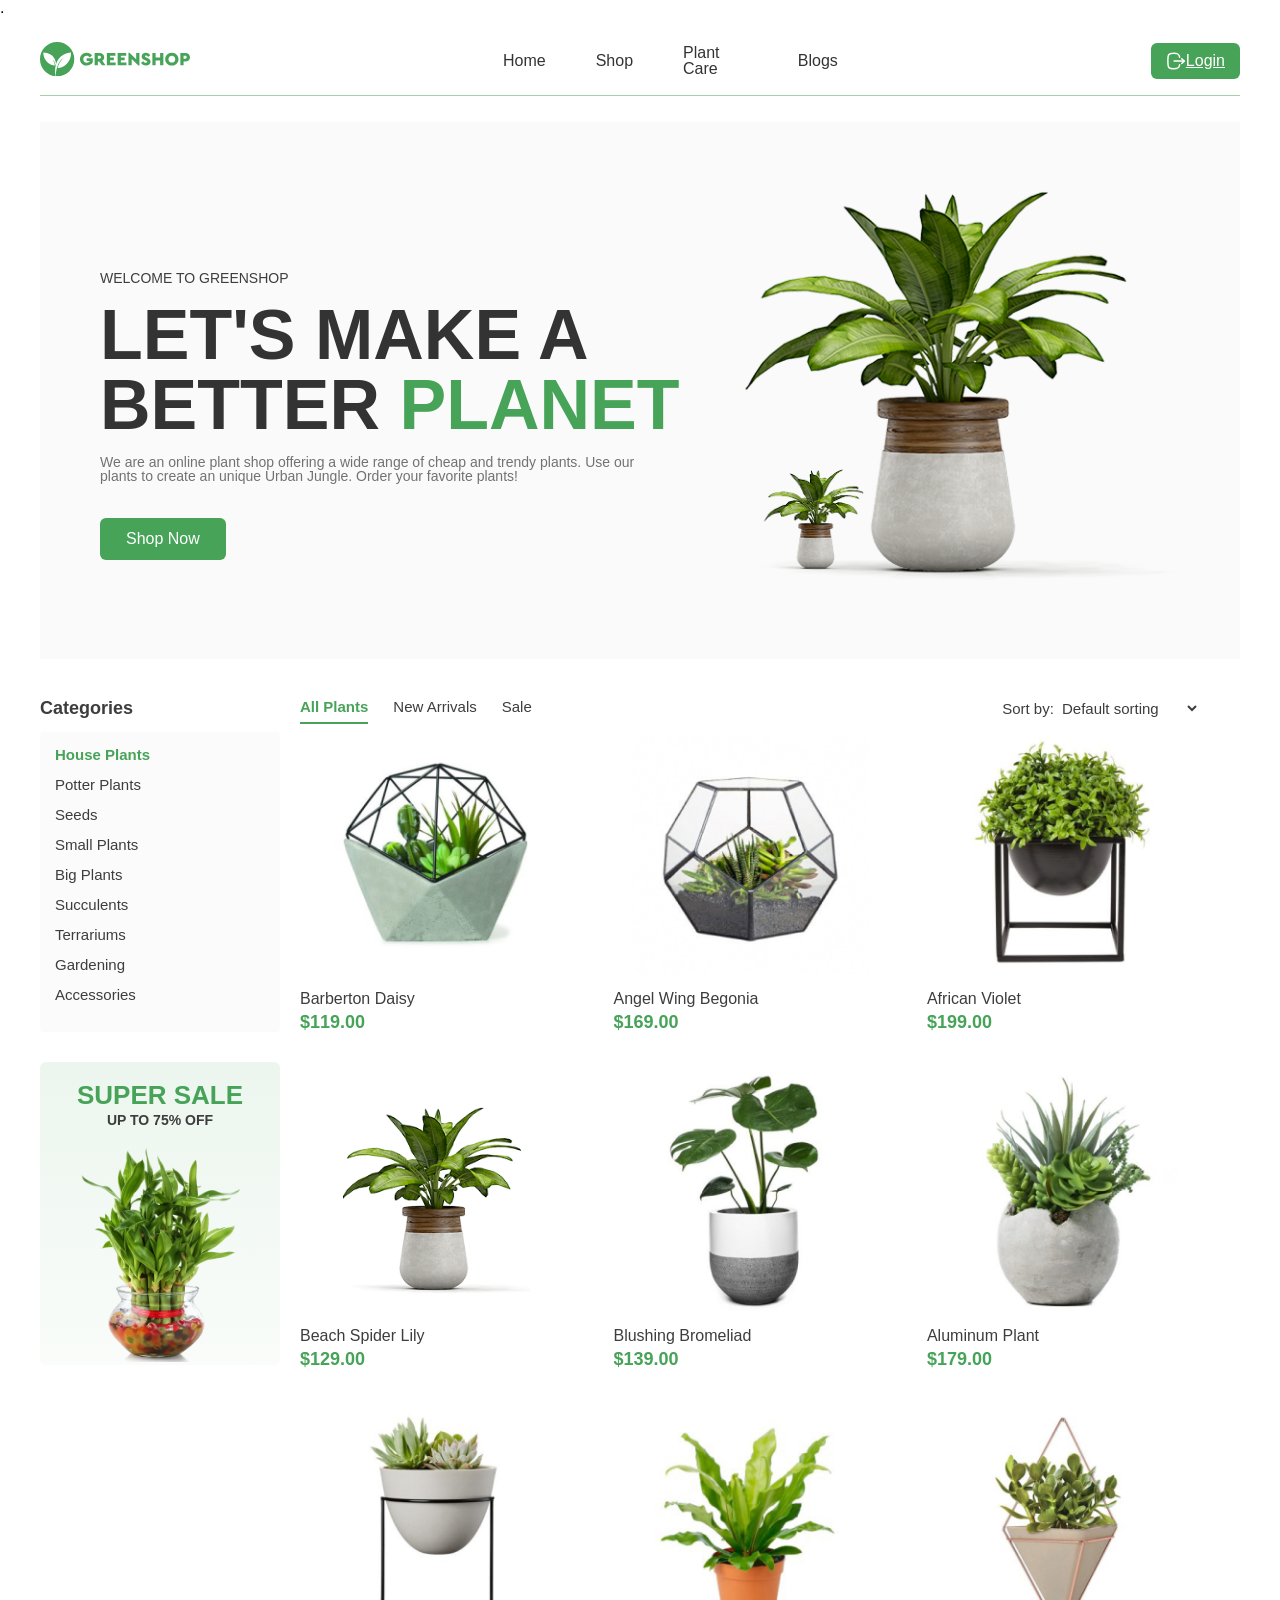
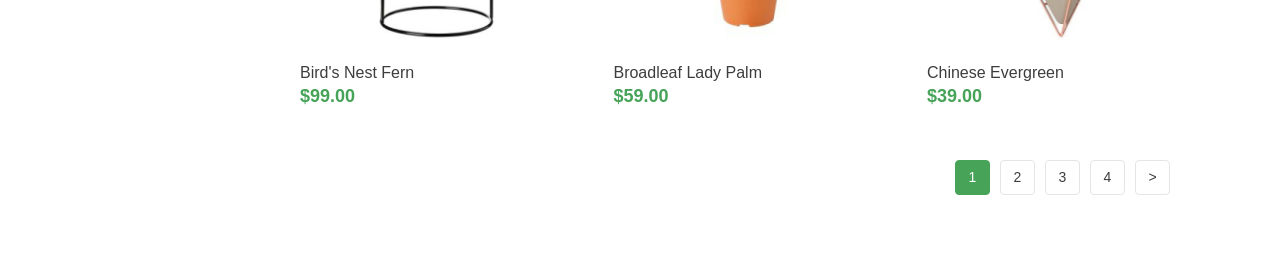
==== html/index.html @ caaccc91 "homework7" ====
<!doctype html>
<html lang="en">
  <head>
    <meta charset="UTF-8" />
    <meta name="viewport" content="width=device-width, initial-scale=1.0" />
    <title>GreenShop</title>
    .
    <link rel="stylesheet" href="../css/reset.css" />
    <link rel="stylesheet" href="../css/normalize.css" />
    <link rel="stylesheet" href="../css/style.css" />
  </head>

  <body>
    <header class="header-container">
      <div class="logo">
        <img src="../images/Logo.svg" alt="logo" />
      </div>

      <nav class="links">
        <ul class="menu">
          <li><a class="active">Home</a></li>
          <li><a class="active">Shop</a></li>
          <li><a class="active">Plant Care</a></li>
          <li><a class="active">Blogs</a></li>
        </ul>
      </nav>

      <a href="/html/login.html" class="login-btn">
        <img src="../images/Logout.svg" alt="Logout" />
        Login
      </a>
    </header>

    <section class="hero-container">
      <div class="wrapper">
        <p class="H1-text">WELCOME TO GREENSHOP</p>
        <h1 class="main-title">
          LET'S MAKE A
          <br />
          BETTER <span class="green">PLANET</span>
        </h1>

        <p class="description">
          We are an online plant shop offering a wide range of cheap and trendy
          plants. Use our plants to create an unique Urban Jungle. Order your
          favorite plants!
        </p>

        <button class="shop-btn">Shop Now</button>
      </div>

      <div class="image">
        <img src="../images/Group 25.png" alt="flowers" />
      </div>
    </section>
    <section class="shop-section clearfix">
      <aside class="sidebar">
        <div class="categories">
          <h3 class="sidebar-title">Categories</h3>
          <ul class="category-list">
            <li class="active">
              <a href="#">House Plants</a>
            </li>
            <li>
              <a href="#">Potter Plants</a>
            </li>
            <li>
              <a href="#">Seeds</a>
            </li>
            <li>
              <a href="#">Small Plants</a>
            </li>
            <li>
              <a href="#">Big Plants</a>
            </li>
            <li>
              <a href="#">Succulents</a>
            </li>
            <li>
              <a href="#">Terrariums</a>
            </li>
            <li>
              <a href="#">Gardening</a>
            </li>
            <li>
              <a href="#">Accessories</a>
            </li>
          </ul>
        </div>

        <div class="sale-banner">
          <h2>Super Sale</h2>
          <p>UP TO 75% OFF</p>
          <img src="../images/ChatGPT Image Aug 5, 2026, 04_09_05 PM.png" alt="Super Sale Plant" />
        </div>
      </aside>

      <div class="products-content">
        <div class="shop-navbar clearfix">
          <ul class="filter-tabs">
            <li class="active"><a href="#">All Plants</a></li>
            <li><a href="#">New Arrivals</a></li>
            <li><a href="#">Sale</a></li>
          </ul>

          <div class="sort-by">
            <span>Sort by: </span>
            <select>
              <option value="default">Default sorting</option>
              <option value="cheap">Price: Low to High</option>
              <option value="expensive">Price: High to Low</option>
            </select>
          </div>
        </div>

        <div class="products-grid clearfix">
          <div class="product-card">
            <div class="img-box">
              <img src="../images/image 1.png" alt="Barberton Daisy" />
            </div>
            <h4 class="product-title">Barberton Daisy</h4>
            <p class="product-price">$119.00</p>
          </div>

          <div class="product-card">
            <div class="img-box">
              <img src="../images/product-20-320x320 1.png" alt="Angel Wing Begonia" />
            </div>
            <h4 class="product-title">Angel Wing Begonia</h4>
            <p class="product-price">$169.00</p>
          </div>

          <div class="product-card">
            <div class="img-box">
              <img src="../images/image 2.png" alt="African Violet" />
            </div>
            <h4 class="product-title">African Violet</h4>
            <p class="product-price">$199.00</p>
          </div>

          <div class="product-card">
            <div class="img-box">
              <img src="../images/01 3.png" alt="Beach Spider Lily" />
            </div>
            <h4 class="product-title">Beach Spider Lily</h4>
            <p class="product-price">$129.00</p>
          </div>

          <div class="product-card">
            <div class="img-box">
              <img src="../images/image 7.png" alt="Blushing Bromeliad" />
            </div>
            <h4 class="product-title">Blushing Bromeliad</h4>
            <p class="product-price">$139.00</p>
          </div>

          <div class="product-card">
            <div class="img-box">
              <img src="../images/image 8.png" alt="Aluminum Plant" />
            </div>
            <h4 class="product-title">Aluminum Plant</h4>
            <p class="product-price">$179.00</p>
          </div>

          <div class="product-card">
            <div class="img-box">
              <img src="../images/image 9.png" alt="Bird's Nest Fern" />
            </div>
            <h4 class="product-title">Bird's Nest Fern</h4>
            <p class="product-price">$99.00</p>
          </div>

          <div class="product-card">
            <div class="img-box">
              <img src="../images/product-21-320x320 1.png" alt="Broadleaf Lady Palm" />
            </div>
            <h4 class="product-title">Broadleaf Lady Palm</h4>
            <p class="product-price">$59.00</p>
          </div>

          <div class="product-card">
            <div class="img-box">
              <img src="../images/image 10.png" alt="Chinese Evergreen" />
            </div>
            <h4 class="product-title">Chinese Evergreen</h4>
            <p class="product-price">$39.00</p>
          </div>
        </div>

        <div class="pagination">
          <a href="#" class="page-link active">1</a>
          <a href="#" class="page-link">2</a>
          <a href="#" class="page-link">3</a>
          <a href="#" class="page-link">4</a>
          <a href="#" class="page-link">&gt;</a>
        </div>
      </div>
    </section>
  </body>
  
</html>
---- css/style.css ----
*{
    margin: 0;
    padding: 0;
    box-sizing: border-box;
}
 /* ---------INDEX-------------- */

body{
    font-family:'Poppins',sans-serif;
}

.header-container {
    max-width: 1200px;
    margin: 26px auto;
    padding-bottom: 15px;
    border-bottom: 1px solid #46A35880;

    display: flex;
    gap: 310px;
    align-items: center;
}

.links ul {
    display: flex;
    gap: 50px;
    align-items: center;
}

.links a {
  color: #333;
}

.menu {
    border: 3px solid transparent;
}

.menu .active:hover {
    cursor: pointer;
    font-weight: 700;
    border-bottom: 3px solid #46A358;
    padding-bottom: 27px;
}

 
.login-btn {
  display: flex;
  align-items: center;
   border-radius: 6px;
  background-color: #46a358;     
  color: white;
  padding: 8px 15px;
  border-radius: 6px;
  cursor: pointer;
}

.hero-container {
    margin: 12px auto 0;
    max-width: 1200px;
    background: #F5F5F580;

    display: flex;
    gap: 30;
    align-items: center;

    padding: 40px;
}

.menu a{
    text-decoration:none;
    color:#333;
    font-weight:500;
}


.main-title{
    font-size: 70px;
    line-height: 70px;
    font-weight: 900;
    text-transform: uppercase;
    margin: 15px 0;
}


.wrapper {
    color: #333;
    width: 560;
    vertical-align: top;
    margin-top: 50px;
    padding: 20px;
}

.green {
    color: #46A358;
}

.shop-btn{
   background-color: #46a358;
  color: white;
  border: none;
  padding: 12px 26px;
  border-radius: 6px;
  cursor: pointer;
  margin-top: 35px;
}


.image img{
    text-align: right;
    width: 500px;
}

.H1-text{
  color:#3D3D3D;
  font-weight:500;
  font-size:14px;
}

.description {
    width: 560px;
    color: #727272;
    font-size: 14px;
    font-weight: 400;
}

 /* ---------INDEX END-------------- */


 /* ---------LOGIN------------------ */
/* ---------LOGIN END------------------ */
.container {
  width: 100%;
  max-width: 1200px;
  margin-left: auto;
  margin-right: auto;
  padding-left: 1rem;
  padding-right: 1rem;
}

.shop-section {
  margin-top: 40px;
  margin-bottom: 60px;
  max-width: 1200px;
  display: flex;
}

.sidebar {
  float: left;
  width: 25%;
  padding-right: 20px;
}

.products-content {
  float: right;
  width: 75%;
}

.sidebar-title {
  font-size: 18px;
  font-weight: 700;
  color: #3d3d3d;
  margin-bottom: 15px;
  margin-left: 40px;
}

.category-list {
  list-style: none;
  background-color: #fbfbfb;
  padding: 15px;
  border-radius: 4px;
  margin-left: 40px;
}

.category-list li {
  margin-bottom: 15px;
}

.category-list li a {
  text-decoration: none;
  color: #3d3d3d;
  font-size: 15px;
  display: block;
  transition: color 0.2s;
}

.category-list li.active a,
.category-list li a:hover {
  color: #46a358;
  font-weight: 700;
}

.category-list li span {
  float: right;
  color: #3d3d3d;
}

.sale-banner {
  margin-top: 30px;
  background: linear-gradient(180deg, rgba(70, 163, 88, 0.1) 0%, rgba(70, 163, 88, 0.03) 100%);
  text-align: center;
  padding: 20px 10px 0;
  border-radius: 6px;
  margin-left: 40px;
}

.sale-banner h2 {
  font-size: 26px;
  color: #46a358;
  font-weight: 800;
  text-transform: uppercase;
}

.sale-banner p {
  font-size: 14px;
  font-weight: 700;
  color: #3d3d3d;
  margin-top: 5px;
  margin-bottom: 15px;
}

.sale-banner img {
  max-width: 100%;
  height: auto;
}

.shop-navbar {
  margin-bottom: 30px;
}

.filter-tabs {
  float: left;
  list-style: none;
}

.filter-tabs li {
  float: left;
  margin-right: 25px;
}

.filter-tabs a {
  text-decoration: none;
  color: #3d3d3d;
  font-size: 15px;
  padding-bottom: 8px;
  display: inline-block;
}

.filter-tabs li.active a,
.filter-tabs a:hover {
  color: #46a358;
  border-bottom: 2px solid #46a358;
  font-weight: 700;
}

.sort-by {
  float: right;
  font-size: 15px;
  color: #3d3d3d;
}

.sort-by select {
  border: none;
  background: transparent;
  font-size: 15px;
  color: #3d3d3d;
  cursor: pointer;
}

.product-card {
  float: left;
  width: 30.33%;
  margin-right: 4.5%;
  margin-bottom: 35px;
}

.product-card:nth-child(3n) {
  margin-right: 0;
}

.img-box {
  background-color: white;
  padding: 5px;
  text-align: center;
  border-radius: 4px;
  margin-bottom: 12px;
  height: 250px;
  display: flex;
  align-items: center;
  justify-content: center;
}

.img-box img {
  max-width: 100%;
  max-height: 100%;
  object-fit: contain;
}

.product-title {
  font-size: 16px;
  color: #3d3d3d;
  font-weight: 400;
  margin-bottom: 6px;
}

.product-price {
  font-size: 18px;
  color: #46a358;
  font-weight: 700;
}


.pagination {
  float: right;
  margin-top: 20px;
  margin-bottom: 20px;
  margin-right: 30px;
}

.page-link {
  float: left;
  width: 35px;
  height: 35px;
  line-height: 33px;
  text-align: center;
  border: 1px solid #e5e5e5;
  border-radius: 4px;
  color: #3d3d3d;
  text-decoration: none;
  margin-left: 10px;
  font-size: 14px;
  transition: all 0.2s;
}

.page-link.active,
.page-link:hover {
  background-color: #46a358;
  color: white;
  border-color: #46a358;
}
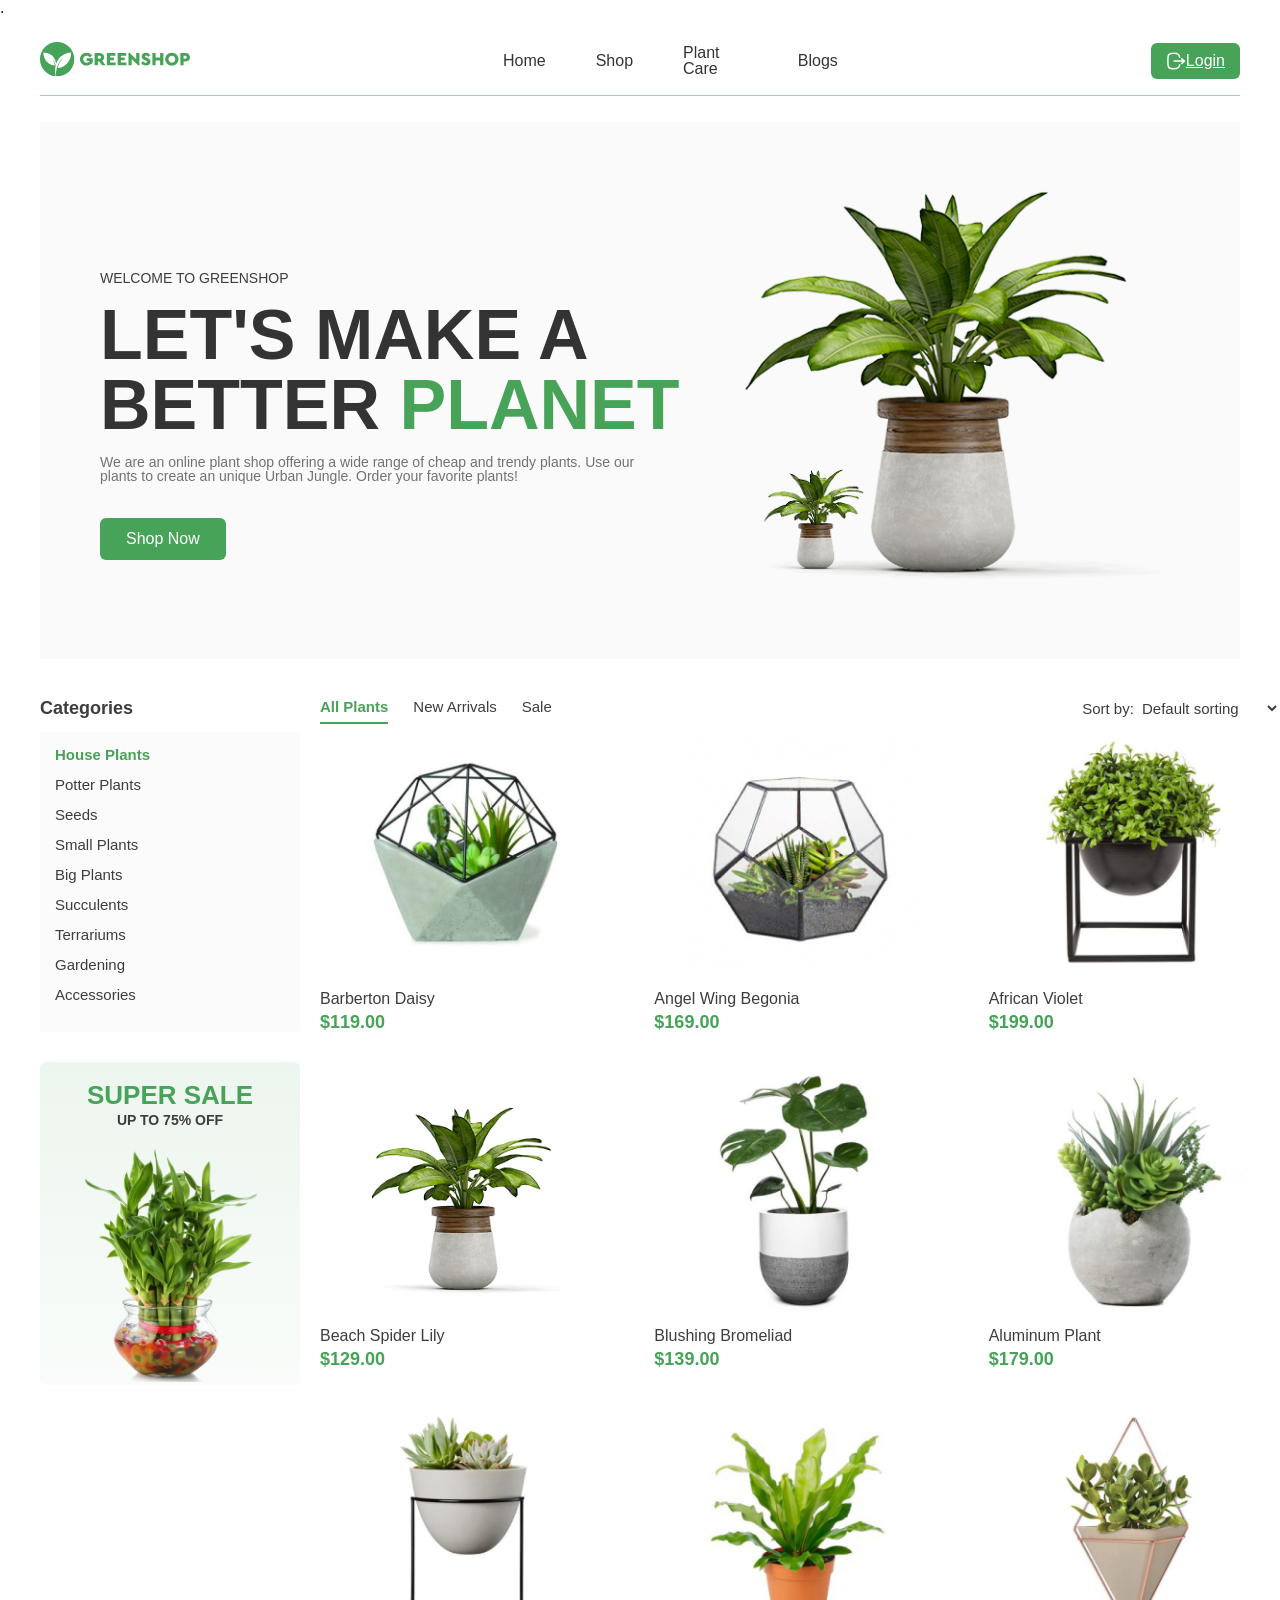
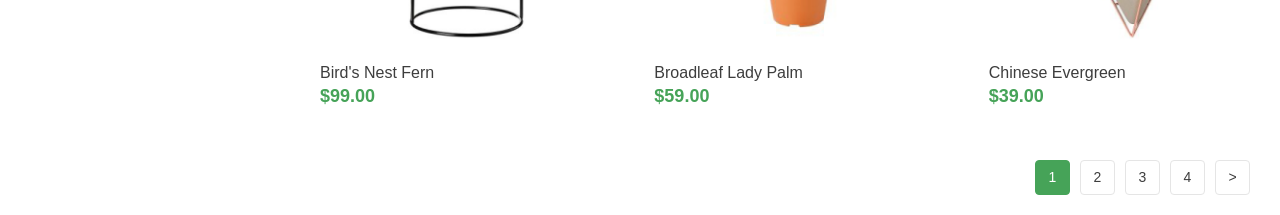
==== commit e6d86132: "fonts-added" ====
--- a/html/index.html
+++ b/html/index.html
@@ -7,6 +7,7 @@
     .
     <link rel="stylesheet" href="../css/reset.css" />
     <link rel="stylesheet" href="../css/normalize.css" />
+    <link rel="stylesheet" href="../fonts/fonts.css">
     <link rel="stylesheet" href="../css/style.css" />
   </head>
 
--- a/fonts/fonts.css
+++ b/fonts/fonts.css
@@ -0,0 +1,36 @@
+@font-face {
+    font-family: 'Cera Pro';
+    src: url('CeraPro-Black.woff2') format('woff2'),
+        url('CeraPro-Black.woff') format('woff');
+    font-weight: 900;
+    font-style: normal;
+    font-display: swap;
+}
+
+@font-face {
+    font-family: 'Cera Pro';
+    src: url('CeraPro-Bold.woff2') format('woff2'),
+        url('CeraPro-Bold.woff') format('woff');
+    font-weight: bold;
+    font-style: normal;
+    font-display: swap;
+}
+
+@font-face {
+    font-family: 'Cera Pro';
+    src: url('CeraPro-Italic.woff2') format('woff2'),
+        url('CeraPro-Italic.woff') format('woff');
+    font-weight: normal;
+    font-style: italic;
+    font-display: swap;
+}
+
+@font-face {
+    font-family: 'Cera Pro';
+    src: url('CeraPro-LightItalic.woff2') format('woff2'),
+        url('CeraPro-LightItalic.woff') format('woff');
+    font-weight: 300;
+    font-style: italic;
+    font-display: swap;
+}
+
--- a/css/style.css
+++ b/css/style.css
@@ -137,10 +137,9 @@
 }
 
 .shop-section {
+  width: 100%;
   margin-top: 40px;
   margin-bottom: 60px;
-  max-width: 1200px;
-  display: flex;
 }
 
 .sidebar {
@@ -278,6 +277,7 @@
 
 .img-box {
   background-color: white;
+  max-width: 1200px;
   padding: 5px;
   text-align: center;
   border-radius: 4px;
@@ -336,3 +336,4 @@
   color: white;
   border-color: #46a358;
 }
+
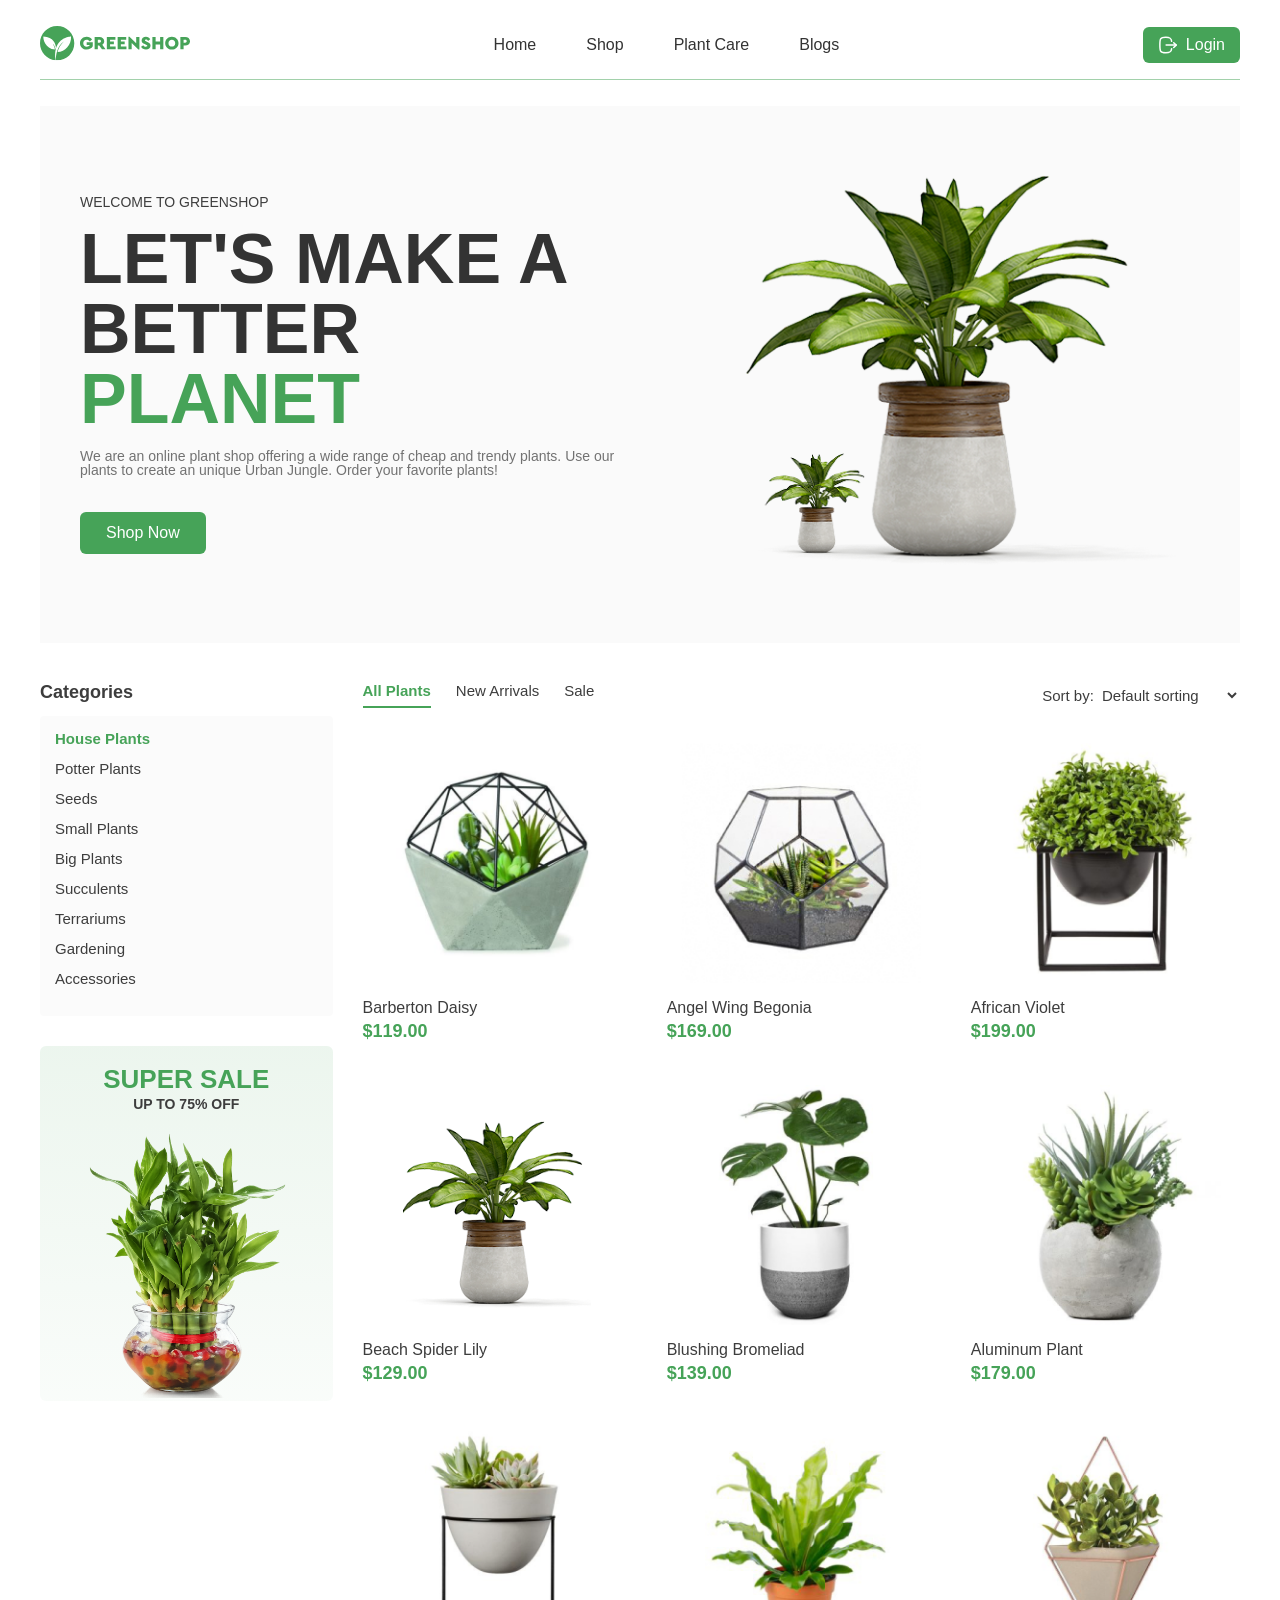
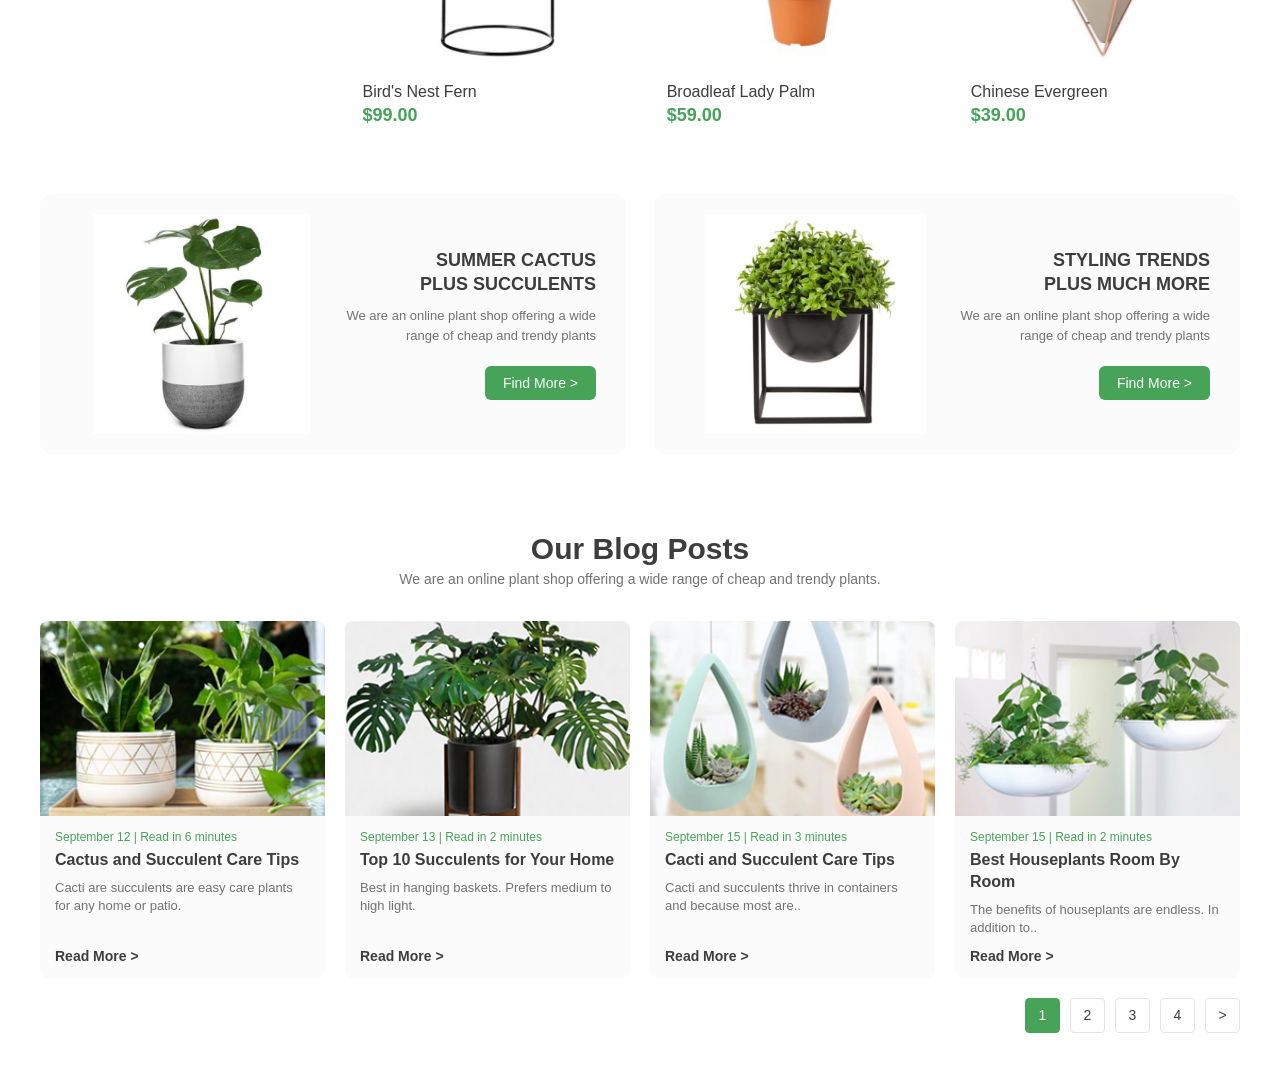
==== commit c84865bf: "updates" ====
--- a/html/index.html
+++ b/html/index.html
@@ -4,10 +4,9 @@
     <meta charset="UTF-8" />
     <meta name="viewport" content="width=device-width, initial-scale=1.0" />
     <title>GreenShop</title>
-    .
     <link rel="stylesheet" href="../css/reset.css" />
     <link rel="stylesheet" href="../css/normalize.css" />
-    <link rel="stylesheet" href="../fonts/fonts.css">
+    <link rel="stylesheet" href="../fonts/fonts.css" />
     <link rel="stylesheet" href="../css/style.css" />
   </head>
 
@@ -54,50 +53,34 @@
         <img src="../images/Group 25.png" alt="flowers" />
       </div>
     </section>
-    <section class="shop-section clearfix">
+
+    <!-- Shop Section на Flexbox замість Float -->
+    <section class="shop-section">
       <aside class="sidebar">
         <div class="categories">
           <h3 class="sidebar-title">Categories</h3>
           <ul class="category-list">
-            <li class="active">
-              <a href="#">House Plants</a>
-            </li>
-            <li>
-              <a href="#">Potter Plants</a>
-            </li>
-            <li>
-              <a href="#">Seeds</a>
-            </li>
-            <li>
-              <a href="#">Small Plants</a>
-            </li>
-            <li>
-              <a href="#">Big Plants</a>
-            </li>
-            <li>
-              <a href="#">Succulents</a>
-            </li>
-            <li>
-              <a href="#">Terrariums</a>
-            </li>
-            <li>
-              <a href="#">Gardening</a>
-            </li>
-            <li>
-              <a href="#">Accessories</a>
-            </li>
+            <li class="active"><a href="#">House Plants</a></li>
+            <li><a href="#">Potter Plants</a></li>
+            <li><a href="#">Seeds</a></li>
+            <li><a href="#">Small Plants</a></li>
+            <li><a href="#">Big Plants</a></li>
+            <li><a href="#">Succulents</a></li>
+            <li><a href="#">Terrariums</a></li>
+            <li><a href="#">Gardening</a></li>
+            <li><a href="#">Accessories</a></li>
           </ul>
         </div>
 
         <div class="sale-banner">
           <h2>Super Sale</h2>
           <p>UP TO 75% OFF</p>
-          <img src="../images/ChatGPT Image Aug 5, 2026, 04_09_05 PM.png" alt="Super Sale Plant" />
+          <img src="../images/ChatGPT Image Aug 5.png" alt="Super Sale Plant" />
         </div>
       </aside>
 
       <div class="products-content">
-        <div class="shop-navbar clearfix">
+        <div class="shop-navbar">
           <ul class="filter-tabs">
             <li class="active"><a href="#">All Plants</a></li>
             <li><a href="#">New Arrivals</a></li>
@@ -114,7 +97,7 @@
           </div>
         </div>
 
-        <div class="products-grid clearfix">
+        <div class="products-grid">
           <div class="product-card">
             <div class="img-box">
               <img src="../images/image 1.png" alt="Barberton Daisy" />
@@ -188,15 +171,99 @@
           </div>
         </div>
 
-        <div class="pagination">
+       
+      </div>
+    </section>
+
+    
+    <section class="banner-section">
+      <div class="banner-card">
+        <div class="banner-img">
+          <img src="../images/image 14.png" alt="Summer Cactus and Succulents" />
+        </div>
+        <div class="banner-content">
+          <h3>SUMMER CACTUS<br />PLUS SUCCULENTS</h3>
+          <p>We are an online plant shop offering a wide range of cheap and trendy plants</p>
+          <a href="#" class="banner-btn">Find More ></a>
+        </div>
+      </div>
+
+      <div class="banner-card">
+        <div class="banner-img">
+          <img src="../images/image 15.png" alt="Styling Trends and Much More" />
+        </div>
+        <div class="banner-content">
+          <h3>STYLING TRENDS<br />PLUS MUCH MORE</h3>
+          <p>We are an online plant shop offering a wide range of cheap and trendy plants</p>
+          <a href="#" class="banner-btn">Find More ></a>
+        </div>
+      </div>
+    </section>
+
+    <!-- Blog Posts Section -->
+    <section class="blog-section">
+      <div class="blog-header">
+        <h2>Our Blog Posts</h2>
+        <p>We are an online plant shop offering a wide range of cheap and trendy plants.</p>
+      </div>
+
+      <div class="blog-grid">
+        <article class="blog-card">
+          <div class="blog-img">
+            <img src="../images/01.png" alt="Cactus and Succulent Care Tips" />
+          </div>
+          <div class="blog-content">
+            <span class="blog-meta">September 12 | Read in 6 minutes</span>
+            <h3 class="blog-title">Cactus and Succulent Care Tips</h3>
+            <p class="blog-description">Cacti are succulents are easy care plants for any home or patio.</p>
+            <a href="#" class="blog-link">Read More ></a>
+          </div>
+        </article>
+
+        <article class="blog-card">
+          <div class="blog-img">
+            <img src="../images/02.png" alt="Top 10 Succulents for Your Home" />
+          </div>
+          <div class="blog-content">
+            <span class="blog-meta">September 13 | Read in 2 minutes</span>
+            <h3 class="blog-title">Top 10 Succulents for Your Home</h3>
+            <p class="blog-description">Best in hanging baskets. Prefers medium to high light.</p>
+            <a href="#" class="blog-link">Read More ></a>
+          </div>
+        </article>
+
+        <article class="blog-card">
+          <div class="blog-img">
+            <img src="../images/03.png" alt="Cacti and Succulent Care Tips" />
+          </div>
+          <div class="blog-content">
+            <span class="blog-meta">September 15 | Read in 3 minutes</span>
+            <h3 class="blog-title">Cacti and Succulent Care Tips</h3>
+            <p class="blog-description">Cacti and succulents thrive in containers and because most are..</p>
+            <a href="#" class="blog-link">Read More ></a>
+          </div>
+        </article>
+
+        <article class="blog-card">
+          <div class="blog-img">
+            <img src="../images/04.png" alt="Best Houseplants Room By Room" />
+          </div>
+          <div class="blog-content">
+            <span class="blog-meta">September 15 | Read in 2 minutes</span>
+            <h3 class="blog-title">Best Houseplants Room By Room</h3>
+            <p class="blog-description">The benefits of houseplants are endless. In addition to..</p>
+            <a href="#" class="blog-link">Read More ></a>
+          </div>
+        </article>
+      </div> 
+      
+      <div class="pagination">
           <a href="#" class="page-link active">1</a>
           <a href="#" class="page-link">2</a>
           <a href="#" class="page-link">3</a>
           <a href="#" class="page-link">4</a>
-          <a href="#" class="page-link">&gt;</a>
-        </div>
-      </div>
+          <a href="#" class="page-link">></a>
+        </div>
     </section>
   </body>
-  
-</html>
+</html>
--- a/css/style.css
+++ b/css/style.css
@@ -1,100 +1,100 @@
-*{
-    margin: 0;
-    padding: 0;
-    box-sizing: border-box;
-}
- /* ---------INDEX-------------- */
-
-body{
-    font-family:'Poppins',sans-serif;
-}
-
+* {
+  margin: 0;
+  padding: 0;
+  box-sizing: border-box;
+}
+
+body {
+  font-family: 'Poppins', sans-serif;
+}
+
+/* --------- HEADER (Flexbox) --------- */
 .header-container {
-    max-width: 1200px;
-    margin: 26px auto;
-    padding-bottom: 15px;
-    border-bottom: 1px solid #46A35880;
-
-    display: flex;
-    gap: 310px;
-    align-items: center;
+  max-width: 1200px;
+  margin: 26px auto;
+  padding-bottom: 15px;
+  border-bottom: 1px solid rgba(70, 163, 88, 0.5);
+
+  /* Центрування та вирівнювання через Flexbox */
+  display: flex;
+  justify-content: space-between;
+  align-items: center;
 }
 
 .links ul {
-    display: flex;
-    gap: 50px;
-    align-items: center;
+  display: flex;
+  gap: 50px;
+  align-items: center;
+  list-style: none;
 }
 
 .links a {
+  text-decoration: none;
   color: #333;
-}
-
-.menu {
-    border: 3px solid transparent;
+  font-weight: 500;
 }
 
 .menu .active:hover {
-    cursor: pointer;
-    font-weight: 700;
-    border-bottom: 3px solid #46A358;
-    padding-bottom: 27px;
-}
-
- 
+  cursor: pointer;
+  font-weight: 700;
+  border-bottom: 3px solid #46a358;
+  padding-bottom: 27px;
+}
+
 .login-btn {
   display: flex;
   align-items: center;
-   border-radius: 6px;
-  background-color: #46a358;     
+  gap: 8px;
+  border-radius: 6px;
+  background-color: #46a358;
   color: white;
   padding: 8px 15px;
-  border-radius: 6px;
+  text-decoration: none;
   cursor: pointer;
 }
 
+/* --------- HERO SECTION --------- */
 .hero-container {
-    margin: 12px auto 0;
-    max-width: 1200px;
-    background: #F5F5F580;
-
-    display: flex;
-    gap: 30;
-    align-items: center;
-
-    padding: 40px;
-}
-
-.menu a{
-    text-decoration:none;
-    color:#333;
-    font-weight:500;
-}
-
-
-.main-title{
-    font-size: 70px;
-    line-height: 70px;
-    font-weight: 900;
-    text-transform: uppercase;
-    margin: 15px 0;
-}
-
+  margin: 12px auto 0;
+  max-width: 1200px;
+  background: rgba(245, 245, 245, 0.5);
+  display: flex;
+  justify-content: space-between;
+  align-items: center;
+  padding: 40px;
+}
 
 .wrapper {
-    color: #333;
-    width: 560;
-    vertical-align: top;
-    margin-top: 50px;
-    padding: 20px;
+  color: #333;
+  max-width: 560px;
+}
+
+.H1-text {
+  color: #3d3d3d;
+  font-weight: 500;
+  font-size: 14px;
+}
+
+.main-title {
+  font-size: 70px;
+  line-height: 70px;
+  font-weight: 900;
+  text-transform: uppercase;
+  margin: 15px 0;
 }
 
 .green {
-    color: #46A358;
-}
-
-.shop-btn{
-   background-color: #46a358;
+  color: #46a358;
+}
+
+.description {
+  color: #727272;
+  font-size: 14px;
+  font-weight: 400;
+}
+
+.shop-btn {
+  background-color: #46a358;
   color: white;
   border: none;
   padding: 12px 26px;
@@ -103,53 +103,23 @@
   margin-top: 35px;
 }
 
-
-.image img{
-    text-align: right;
-    width: 500px;
-}
-
-.H1-text{
-  color:#3D3D3D;
-  font-weight:500;
-  font-size:14px;
-}
-
-.description {
-    width: 560px;
-    color: #727272;
-    font-size: 14px;
-    font-weight: 400;
-}
-
- /* ---------INDEX END-------------- */
-
-
- /* ---------LOGIN------------------ */
-/* ---------LOGIN END------------------ */
-.container {
-  width: 100%;
+.image img {
+  width: 500px;
+}
+
+/* --------- SHOP SECTION (Flexbox) --------- */
+.shop-section {
   max-width: 1200px;
-  margin-left: auto;
-  margin-right: auto;
-  padding-left: 1rem;
-  padding-right: 1rem;
-}
-
-.shop-section {
-  width: 100%;
-  margin-top: 40px;
-  margin-bottom: 60px;
+  margin: 40px auto 60px;
+  display: flex;
+  gap: 30px;
 }
 
 .sidebar {
-  float: left;
   width: 25%;
-  padding-right: 20px;
 }
 
 .products-content {
-  float: right;
   width: 75%;
 }
 
@@ -158,7 +128,6 @@
   font-weight: 700;
   color: #3d3d3d;
   margin-bottom: 15px;
-  margin-left: 40px;
 }
 
 .category-list {
@@ -166,7 +135,6 @@
   background-color: #fbfbfb;
   padding: 15px;
   border-radius: 4px;
-  margin-left: 40px;
 }
 
 .category-list li {
@@ -185,11 +153,6 @@
 .category-list li a:hover {
   color: #46a358;
   font-weight: 700;
-}
-
-.category-list li span {
-  float: right;
-  color: #3d3d3d;
 }
 
 .sale-banner {
@@ -198,7 +161,6 @@
   text-align: center;
   padding: 20px 10px 0;
   border-radius: 6px;
-  margin-left: 40px;
 }
 
 .sale-banner h2 {
@@ -223,16 +185,15 @@
 
 .shop-navbar {
   margin-bottom: 30px;
+  display: flex;
+  justify-content: space-between;
+  align-items: center;
 }
 
 .filter-tabs {
-  float: left;
+  display: flex;
+  gap: 25px;
   list-style: none;
-}
-
-.filter-tabs li {
-  float: left;
-  margin-right: 25px;
 }
 
 .filter-tabs a {
@@ -251,7 +212,6 @@
 }
 
 .sort-by {
-  float: right;
   font-size: 15px;
   color: #3d3d3d;
 }
@@ -264,20 +224,19 @@
   cursor: pointer;
 }
 
+.products-grid {
+  display: flex;
+  flex-wrap: wrap;
+  gap: 30px 4%;
+}
+
 .product-card {
-  float: left;
-  width: 30.33%;
-  margin-right: 4.5%;
-  margin-bottom: 35px;
-}
-
-.product-card:nth-child(3n) {
-  margin-right: 0;
+  width: 30.66%;
+  margin-bottom: 10px;
 }
 
 .img-box {
   background-color: white;
-  max-width: 1200px;
   padding: 5px;
   text-align: center;
   border-radius: 4px;
@@ -307,25 +266,24 @@
   font-weight: 700;
 }
 
-
 .pagination {
-  float: right;
+  display: flex;
+  justify-content: flex-end;
   margin-top: 20px;
   margin-bottom: 20px;
-  margin-right: 30px;
+  gap: 10px;
 }
 
 .page-link {
-  float: left;
   width: 35px;
   height: 35px;
-  line-height: 33px;
-  text-align: center;
+  display: flex;
+  align-items: center;
+  justify-content: center;
   border: 1px solid #e5e5e5;
   border-radius: 4px;
   color: #3d3d3d;
   text-decoration: none;
-  margin-left: 10px;
   font-size: 14px;
   transition: all 0.2s;
 }
@@ -337,3 +295,165 @@
   border-color: #46a358;
 }
 
+/* --------- BANNERS SECTION (Flexbox) --------- */
+.banner-section {
+  max-width: 1200px;
+  margin: 60px auto;
+  display: flex;
+  gap: 28px;
+}
+
+.banner-card {
+  flex: 1;
+  background-color: #fbfbfb;
+  border-radius: 12px;
+  padding: 20px 30px;
+  display: flex;
+  align-items: center;
+}
+
+.banner-img {
+  width: 50%;
+  display: flex;
+  align-items: center;
+  justify-content: center;
+}
+
+.banner-img img {
+  max-width: 100%;
+  max-height: 220px;
+  object-fit: contain;
+}
+
+.banner-content {
+  width: 50%;
+  text-align: right;
+  display: flex;
+  flex-direction: column;
+  align-items: flex-end;
+}
+
+.banner-content h3 {
+  font-size: 18px;
+  font-weight: 800;
+  color: #3d3d3d;
+  line-height: 24px;
+  text-transform: uppercase;
+  margin-bottom: 10px;
+}
+
+.banner-content p {
+  font-size: 13px;
+  color: #727272;
+  line-height: 20px;
+  margin-bottom: 20px;
+}
+
+.banner-btn {
+  display: inline-flex;
+  align-items: center;
+  gap: 6px;
+  background-color: #46a358;
+  color: #ffffff;
+  font-size: 14px;
+  font-weight: 500;
+  padding: 10px 18px;
+  border-radius: 6px;
+  text-decoration: none;
+  transition: background-color 0.2s ease;
+}
+
+.banner-btn:hover {
+  background-color: #3b8a4a;
+}
+
+/* --------- BLOG SECTION (Flexbox) --------- */
+.blog-section {
+  max-width: 1200px;
+  margin: 80px auto 40px;
+}
+
+.blog-header {
+  text-align: center;
+  margin-bottom: 35px;
+}
+
+.blog-header h2 {
+  font-size: 30px;
+  font-weight: 700;
+  color: #3d3d3d;
+  margin-bottom: 8px;
+}
+
+.blog-header p {
+  font-size: 14px;
+  color: #727272;
+}
+
+.blog-grid {
+  display: flex;
+  gap: 20px;
+}
+
+.blog-card {
+  flex: 1;
+  background-color: #fbfbfb;
+  border-radius: 8px;
+  overflow: hidden;
+  display: flex;
+  flex-direction: column;
+}
+
+.blog-img {
+  width: 100%;
+  height: 195px;
+  overflow: hidden;
+}
+
+.blog-img img {
+  width: 100%;
+  height: 100%;
+  object-fit: cover;
+}
+
+.blog-content {
+  padding: 15px;
+  display: flex;
+  flex-direction: column;
+  flex-grow: 1;
+}
+
+.blog-meta {
+  font-size: 12px;
+  font-weight: 500;
+  color: #46a358;
+  margin-bottom: 6px;
+}
+
+.blog-title {
+  font-size: 16px;
+  font-weight: 700;
+  color: #3d3d3d;
+  line-height: 22px;
+  margin-bottom: 8px;
+}
+
+.blog-description {
+  font-size: 13px;
+  color: #727272;
+  line-height: 18px;
+  margin-bottom: 12px;
+  flex-grow: 1;
+}
+
+.blog-link {
+  text-decoration: none;
+  font-size: 14px;
+  font-weight: 600;
+  color: #3d3d3d;
+  transition: color 0.2s ease;
+}
+
+.blog-link:hover {
+  color: #46a358;
+}
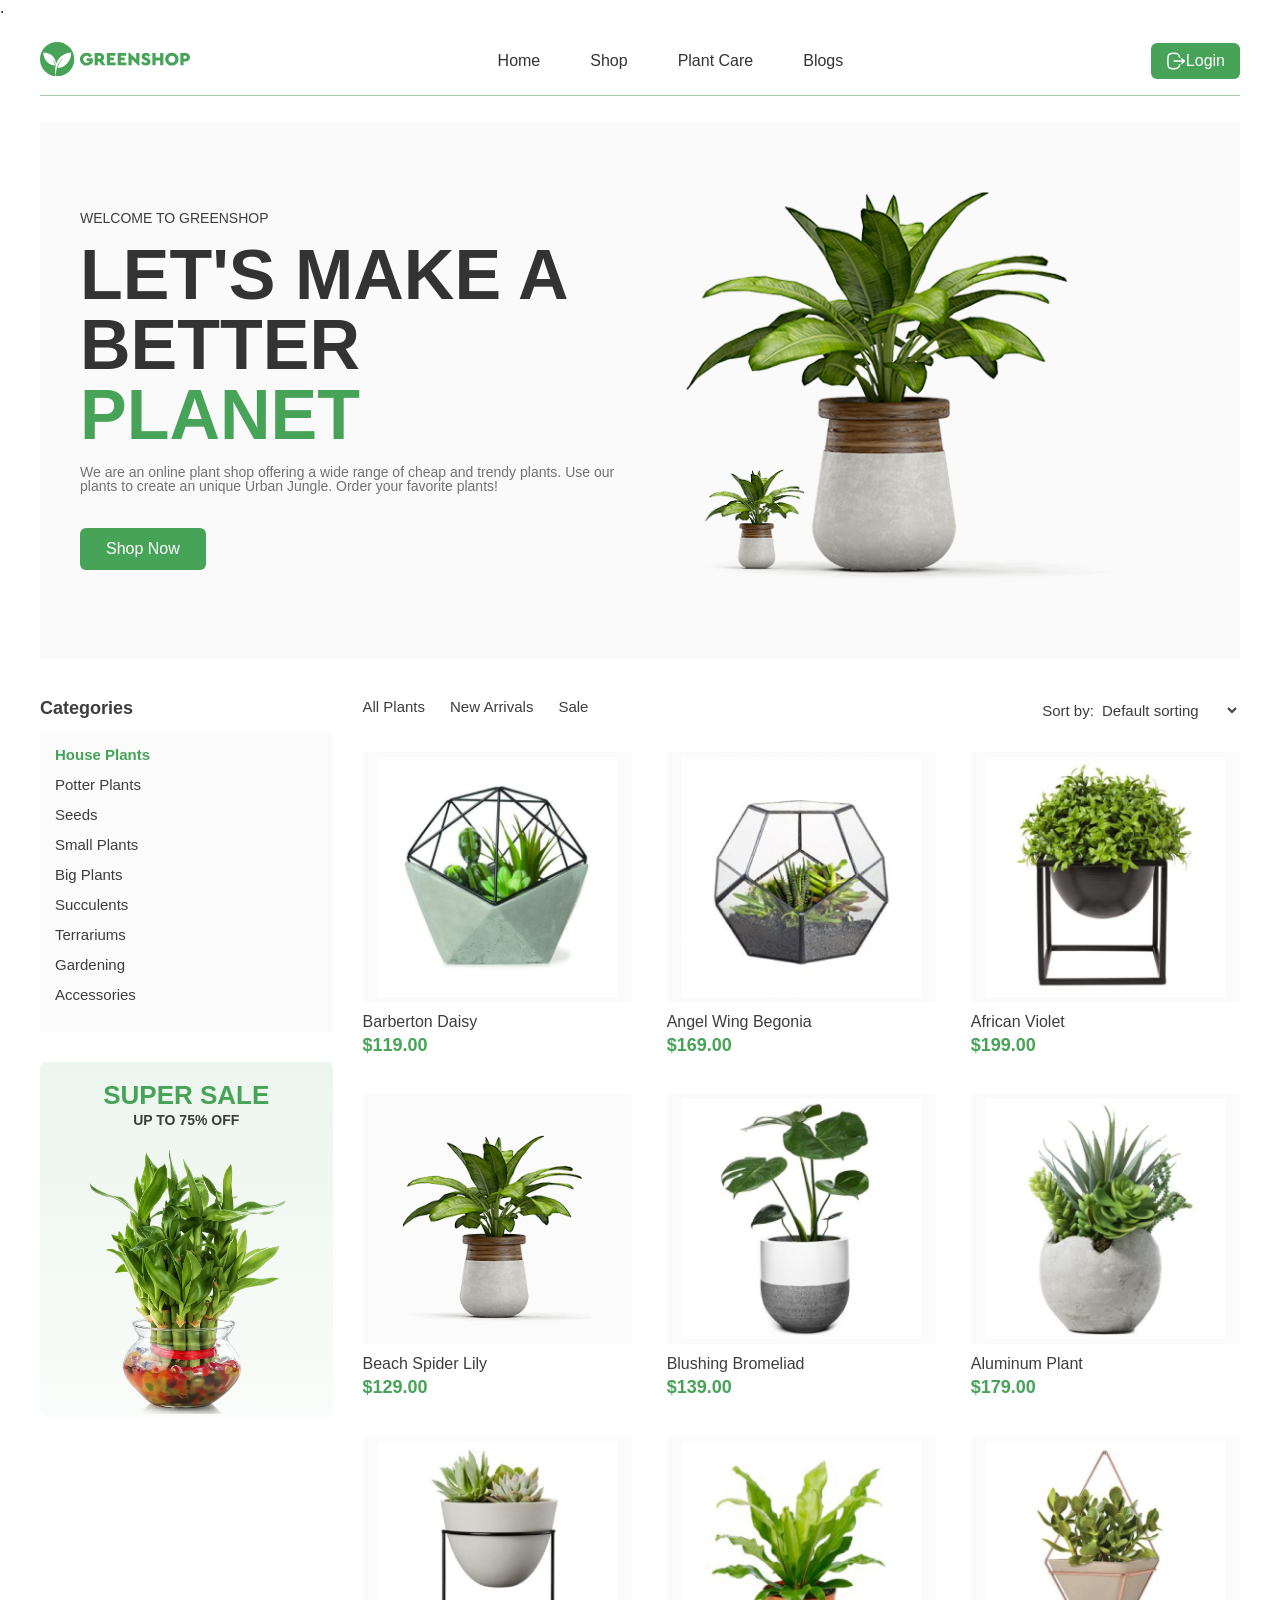
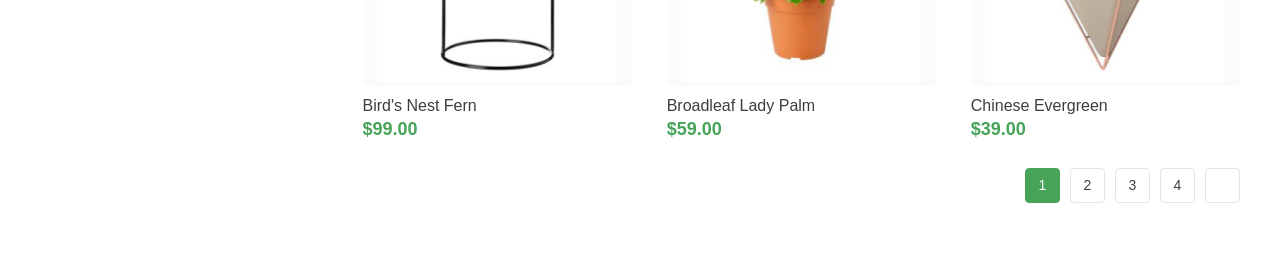
==== commit 9c9f9c23: "hm-9" ====
--- a/html/index.html
+++ b/html/index.html
@@ -4,6 +4,7 @@
     <meta charset="UTF-8" />
     <meta name="viewport" content="width=device-width, initial-scale=1.0" />
     <title>GreenShop</title>
+    .
     <link rel="stylesheet" href="../css/reset.css" />
     <link rel="stylesheet" href="../css/normalize.css" />
     <link rel="stylesheet" href="../fonts/fonts.css" />
@@ -53,36 +54,55 @@
         <img src="../images/Group 25.png" alt="flowers" />
       </div>
     </section>
-
-    <!-- Shop Section на Flexbox замість Float -->
-    <section class="shop-section">
+    <section class="shop-section clearfix">
       <aside class="sidebar">
         <div class="categories">
           <h3 class="sidebar-title">Categories</h3>
           <ul class="category-list">
-            <li class="active"><a href="#">House Plants</a></li>
-            <li><a href="#">Potter Plants</a></li>
-            <li><a href="#">Seeds</a></li>
-            <li><a href="#">Small Plants</a></li>
-            <li><a href="#">Big Plants</a></li>
-            <li><a href="#">Succulents</a></li>
-            <li><a href="#">Terrariums</a></li>
-            <li><a href="#">Gardening</a></li>
-            <li><a href="#">Accessories</a></li>
+            <li class="active">
+              <a href="#">House Plants</a>
+            </li>
+            <li>
+              <a href="#">Potter Plants</a>
+            </li>
+            <li>
+              <a href="#">Seeds</a>
+            </li>
+            <li>
+              <a href="#">Small Plants</a>
+            </li>
+            <li>
+              <a href="#">Big Plants</a>
+            </li>
+            <li>
+              <a href="#">Succulents</a>
+            </li>
+            <li>
+              <a href="#">Terrariums</a>
+            </li>
+            <li>
+              <a href="#">Gardening</a>
+            </li>
+            <li>
+              <a href="#">Accessories</a>
+            </li>
           </ul>
         </div>
 
         <div class="sale-banner">
           <h2>Super Sale</h2>
           <p>UP TO 75% OFF</p>
-          <img src="../images/ChatGPT Image Aug 5.png" alt="Super Sale Plant" />
+          <img
+            src="../images/ChatGPT Image Aug 5, 2026, 04_09_05 PM.png"
+            alt="Super Sale Plant"
+          />
         </div>
       </aside>
 
       <div class="products-content">
-        <div class="shop-navbar">
+        <div class="shop-navbar clearfix">
           <ul class="filter-tabs">
-            <li class="active"><a href="#">All Plants</a></li>
+            <li><a href="#">All Plants</a></li>
             <li><a href="#">New Arrivals</a></li>
             <li><a href="#">Sale</a></li>
           </ul>
@@ -97,10 +117,21 @@
           </div>
         </div>
 
-        <div class="products-grid">
+        <div class="products-grid clearfix">
           <div class="product-card">
             <div class="img-box">
               <img src="../images/image 1.png" alt="Barberton Daisy" />
+              <div class="product-actions">
+                <button class="action-btn">
+                  <img src="../images/cart.svg" alt="Cart" />
+                </button>
+                <button class="action-btn">
+                  <img src="../images/heart.svg" alt="Wishlist" />
+                </button>
+                <button class="action-btn">
+                  <img src="../images/search.svg" alt="Search" />
+                </button>
+              </div>
             </div>
             <h4 class="product-title">Barberton Daisy</h4>
             <p class="product-price">$119.00</p>
@@ -108,7 +139,21 @@
 
           <div class="product-card">
             <div class="img-box">
-              <img src="../images/product-20-320x320 1.png" alt="Angel Wing Begonia" />
+              <img
+                src="../images/product-20-320x320 1.png"
+                alt="Angel Wing Begonia"
+              />
+              <div class="product-actions">
+                <button class="action-btn">
+                  <img src="../images/cart.svg" alt="Cart" />
+                </button>
+                <button class="action-btn">
+                  <img src="../images/heart.svg" alt="Wishlist" />
+                </button>
+                <button class="action-btn">
+                  <img src="../images/search.svg" alt="Search" />
+                </button>
+              </div>
             </div>
             <h4 class="product-title">Angel Wing Begonia</h4>
             <p class="product-price">$169.00</p>
@@ -118,6 +163,17 @@
             <div class="img-box">
               <img src="../images/image 2.png" alt="African Violet" />
             </div>
+            <div class="product-actions">
+              <button class="action-btn">
+                <img src="../images/cart.svg" alt="Cart" />
+              </button>
+              <button class="action-btn">
+                <img src="../images/heart.svg" alt="Wishlist" />
+              </button>
+              <button class="action-btn">
+                <img src="../images/search.svg" alt="Search" />
+              </button>
+            </div>
             <h4 class="product-title">African Violet</h4>
             <p class="product-price">$199.00</p>
           </div>
@@ -126,6 +182,17 @@
             <div class="img-box">
               <img src="../images/01 3.png" alt="Beach Spider Lily" />
             </div>
+            <div class="product-actions">
+              <button class="action-btn">
+                <img src="../images/cart.svg" alt="Cart" />
+              </button>
+              <button class="action-btn">
+                <img src="../images/heart.svg" alt="Wishlist" />
+              </button>
+              <button class="action-btn">
+                <img src="../images/search.svg" alt="Search" />
+              </button>
+            </div>
             <h4 class="product-title">Beach Spider Lily</h4>
             <p class="product-price">$129.00</p>
           </div>
@@ -134,6 +201,17 @@
             <div class="img-box">
               <img src="../images/image 7.png" alt="Blushing Bromeliad" />
             </div>
+            <div class="product-actions">
+              <button class="action-btn">
+                <img src="../images/cart.svg" alt="Cart" />
+              </button>
+              <button class="action-btn">
+                <img src="../images/heart.svg" alt="Wishlist" />
+              </button>
+              <button class="action-btn">
+                <img src="../images/search.svg" alt="Search" />
+              </button>
+            </div>
             <h4 class="product-title">Blushing Bromeliad</h4>
             <p class="product-price">$139.00</p>
           </div>
@@ -142,6 +220,17 @@
             <div class="img-box">
               <img src="../images/image 8.png" alt="Aluminum Plant" />
             </div>
+            <div class="product-actions">
+              <button class="action-btn">
+                <img src="../images/cart.svg" alt="Cart" />
+              </button>
+              <button class="action-btn">
+                <img src="../images/heart.svg" alt="Wishlist" />
+              </button>
+              <button class="action-btn">
+                <img src="../images/search.svg" alt="Search" />
+              </button>
+            </div>
             <h4 class="product-title">Aluminum Plant</h4>
             <p class="product-price">$179.00</p>
           </div>
@@ -150,13 +239,38 @@
             <div class="img-box">
               <img src="../images/image 9.png" alt="Bird's Nest Fern" />
             </div>
+            <div class="product-actions">
+              <button class="action-btn">
+                <img src="../images/cart.svg" alt="Cart" />
+              </button>
+              <button class="action-btn">
+                <img src="../images/heart.svg" alt="Wishlist" />
+              </button>
+              <button class="action-btn">
+                <img src="../images/search.svg" alt="Search" />
+              </button>
+            </div>
             <h4 class="product-title">Bird's Nest Fern</h4>
             <p class="product-price">$99.00</p>
           </div>
 
           <div class="product-card">
             <div class="img-box">
-              <img src="../images/product-21-320x320 1.png" alt="Broadleaf Lady Palm" />
+              <img
+                src="../images/product-21-320x320 1.png"
+                alt="Broadleaf Lady Palm"
+              />
+            </div>
+            <div class="product-actions">
+              <button class="action-btn">
+                <img src="../images/cart.svg" alt="Cart" />
+              </button>
+              <button class="action-btn">
+                <img src="../images/heart.svg" alt="Wishlist" />
+              </button>
+              <button class="action-btn">
+                <img src="../images/search.svg" alt="Search" />
+              </button>
             </div>
             <h4 class="product-title">Broadleaf Lady Palm</h4>
             <p class="product-price">$59.00</p>
@@ -166,104 +280,30 @@
             <div class="img-box">
               <img src="../images/image 10.png" alt="Chinese Evergreen" />
             </div>
+            <div class="product-actions">
+              <button class="action-btn">
+                <img src="../images/cart.svg" alt="Cart" />
+              </button>
+              <button class="action-btn">
+                <img src="../images/heart.svg" alt="Wishlist" />
+              </button>
+              <button class="action-btn">
+                <img src="../images/search.svg" alt="Search" />
+              </button>
+            </div>
             <h4 class="product-title">Chinese Evergreen</h4>
             <p class="product-price">$39.00</p>
           </div>
         </div>
 
-       
-      </div>
-    </section>
-
-    
-    <section class="banner-section">
-      <div class="banner-card">
-        <div class="banner-img">
-          <img src="../images/image 14.png" alt="Summer Cactus and Succulents" />
-        </div>
-        <div class="banner-content">
-          <h3>SUMMER CACTUS<br />PLUS SUCCULENTS</h3>
-          <p>We are an online plant shop offering a wide range of cheap and trendy plants</p>
-          <a href="#" class="banner-btn">Find More ></a>
-        </div>
-      </div>
-
-      <div class="banner-card">
-        <div class="banner-img">
-          <img src="../images/image 15.png" alt="Styling Trends and Much More" />
-        </div>
-        <div class="banner-content">
-          <h3>STYLING TRENDS<br />PLUS MUCH MORE</h3>
-          <p>We are an online plant shop offering a wide range of cheap and trendy plants</p>
-          <a href="#" class="banner-btn">Find More ></a>
-        </div>
-      </div>
-    </section>
-
-    <!-- Blog Posts Section -->
-    <section class="blog-section">
-      <div class="blog-header">
-        <h2>Our Blog Posts</h2>
-        <p>We are an online plant shop offering a wide range of cheap and trendy plants.</p>
-      </div>
-
-      <div class="blog-grid">
-        <article class="blog-card">
-          <div class="blog-img">
-            <img src="../images/01.png" alt="Cactus and Succulent Care Tips" />
-          </div>
-          <div class="blog-content">
-            <span class="blog-meta">September 12 | Read in 6 minutes</span>
-            <h3 class="blog-title">Cactus and Succulent Care Tips</h3>
-            <p class="blog-description">Cacti are succulents are easy care plants for any home or patio.</p>
-            <a href="#" class="blog-link">Read More ></a>
-          </div>
-        </article>
-
-        <article class="blog-card">
-          <div class="blog-img">
-            <img src="../images/02.png" alt="Top 10 Succulents for Your Home" />
-          </div>
-          <div class="blog-content">
-            <span class="blog-meta">September 13 | Read in 2 minutes</span>
-            <h3 class="blog-title">Top 10 Succulents for Your Home</h3>
-            <p class="blog-description">Best in hanging baskets. Prefers medium to high light.</p>
-            <a href="#" class="blog-link">Read More ></a>
-          </div>
-        </article>
-
-        <article class="blog-card">
-          <div class="blog-img">
-            <img src="../images/03.png" alt="Cacti and Succulent Care Tips" />
-          </div>
-          <div class="blog-content">
-            <span class="blog-meta">September 15 | Read in 3 minutes</span>
-            <h3 class="blog-title">Cacti and Succulent Care Tips</h3>
-            <p class="blog-description">Cacti and succulents thrive in containers and because most are..</p>
-            <a href="#" class="blog-link">Read More ></a>
-          </div>
-        </article>
-
-        <article class="blog-card">
-          <div class="blog-img">
-            <img src="../images/04.png" alt="Best Houseplants Room By Room" />
-          </div>
-          <div class="blog-content">
-            <span class="blog-meta">September 15 | Read in 2 minutes</span>
-            <h3 class="blog-title">Best Houseplants Room By Room</h3>
-            <p class="blog-description">The benefits of houseplants are endless. In addition to..</p>
-            <a href="#" class="blog-link">Read More ></a>
-          </div>
-        </article>
-      </div> 
-      
-      <div class="pagination">
+        <div class="pagination">
           <a href="#" class="page-link active">1</a>
           <a href="#" class="page-link">2</a>
           <a href="#" class="page-link">3</a>
           <a href="#" class="page-link">4</a>
-          <a href="#" class="page-link">></a>
-        </div>
+          <a href="#" class="page-link"></a>
+        </div>
+      </div>
     </section>
   </body>
-</html>+</html>
--- a/css/style.css
+++ b/css/style.css
@@ -8,14 +8,12 @@
   font-family: 'Poppins', sans-serif;
 }
 
-/* --------- HEADER (Flexbox) --------- */
+/* --------- HEADER --------- */
 .header-container {
   max-width: 1200px;
   margin: 26px auto;
   padding-bottom: 15px;
-  border-bottom: 1px solid rgba(70, 163, 88, 0.5);
-
-  /* Центрування та вирівнювання через Flexbox */
+  border-bottom: 1px solid #46a35880;
   display: flex;
   justify-content: space-between;
   align-items: center;
@@ -28,7 +26,7 @@
   list-style: none;
 }
 
-.links a {
+.menu a {
   text-decoration: none;
   color: #333;
   font-weight: 500;
@@ -44,29 +42,27 @@
 .login-btn {
   display: flex;
   align-items: center;
-  gap: 8px;
   border-radius: 6px;
   background-color: #46a358;
   color: white;
   padding: 8px 15px;
-  text-decoration: none;
-  cursor: pointer;
+  cursor: pointer;
+  text-decoration: none;
 }
 
 /* --------- HERO SECTION --------- */
 .hero-container {
   margin: 12px auto 0;
   max-width: 1200px;
-  background: rgba(245, 245, 245, 0.5);
-  display: flex;
-  justify-content: space-between;
+  background: #f5f5f580;
+  display: flex;
   align-items: center;
   padding: 40px;
 }
 
 .wrapper {
   color: #333;
-  max-width: 560px;
+  width: 560px;
 }
 
 .H1-text {
@@ -88,6 +84,7 @@
 }
 
 .description {
+  width: 560px;
   color: #727272;
   font-size: 14px;
   font-weight: 400;
@@ -107,7 +104,7 @@
   width: 500px;
 }
 
-/* --------- SHOP SECTION (Flexbox) --------- */
+/* --------- SHOP SECTION --------- */
 .shop-section {
   max-width: 1200px;
   margin: 40px auto 60px;
@@ -224,19 +221,41 @@
   cursor: pointer;
 }
 
+/* --------- Сітка товарів (3 в ряд) --------- */
 .products-grid {
   display: flex;
   flex-wrap: wrap;
-  gap: 30px 4%;
+  gap: 30px 4%; /* 4% відступу між колонками */
 }
 
 .product-card {
-  width: 30.66%;
+  width: 30.66%; /* Точно 3 картки у ряд */
   margin-bottom: 10px;
-}
-
+  position: relative;
+}
+
+/* Зелена лінія зверху при hover */
+.product-card::before {
+  content: '';
+  position: absolute;
+  top: 0;
+  left: 0;
+  width: 100%;
+  height: 2px;
+  background-color: #46a358;
+  opacity: 0;
+  transition: opacity 0.3s ease;
+  z-index: 10;
+}
+
+.product-card:hover::before {
+  opacity: 1;
+}
+
+/* Контейнер картинки та іконок */
 .img-box {
-  background-color: white;
+  position: relative;
+  background-color: #fbfbfb;
   padding: 5px;
   text-align: center;
   border-radius: 4px;
@@ -245,6 +264,7 @@
   display: flex;
   align-items: center;
   justify-content: center;
+  overflow: hidden;
 }
 
 .img-box img {
@@ -266,11 +286,46 @@
   font-weight: 700;
 }
 
+/* Панель з іконками */
+.product-actions {
+  position: absolute;
+  bottom: -40px;
+  left: 50%;
+  transform: translateX(-50%);
+  display: flex;
+  gap: 10px;
+  opacity: 0;
+  transition: bottom 0.3s ease, opacity 0.3s ease;
+  z-index: 5;
+}
+
+.product-card:hover .product-actions {
+  bottom: 15px;
+  opacity: 1;
+}
+
+.action-btn {
+  width: 35px;
+  height: 35px;
+  background-color: #ffffff;
+  border: none;
+  border-radius: 4px;
+  display: flex;
+  align-items: center;
+  justify-content: center;
+  cursor: pointer;
+  box-shadow: 0px 2px 8px rgba(0, 0, 0, 0.1);
+}
+
+.action-btn:hover {
+  background-color: #eef7f0;
+}
+
+/* Пагінація */
 .pagination {
   display: flex;
   justify-content: flex-end;
   margin-top: 20px;
-  margin-bottom: 20px;
   gap: 10px;
 }
 
@@ -285,7 +340,6 @@
   color: #3d3d3d;
   text-decoration: none;
   font-size: 14px;
-  transition: all 0.2s;
 }
 
 .page-link.active,
@@ -293,167 +347,4 @@
   background-color: #46a358;
   color: white;
   border-color: #46a358;
-}
-
-/* --------- BANNERS SECTION (Flexbox) --------- */
-.banner-section {
-  max-width: 1200px;
-  margin: 60px auto;
-  display: flex;
-  gap: 28px;
-}
-
-.banner-card {
-  flex: 1;
-  background-color: #fbfbfb;
-  border-radius: 12px;
-  padding: 20px 30px;
-  display: flex;
-  align-items: center;
-}
-
-.banner-img {
-  width: 50%;
-  display: flex;
-  align-items: center;
-  justify-content: center;
-}
-
-.banner-img img {
-  max-width: 100%;
-  max-height: 220px;
-  object-fit: contain;
-}
-
-.banner-content {
-  width: 50%;
-  text-align: right;
-  display: flex;
-  flex-direction: column;
-  align-items: flex-end;
-}
-
-.banner-content h3 {
-  font-size: 18px;
-  font-weight: 800;
-  color: #3d3d3d;
-  line-height: 24px;
-  text-transform: uppercase;
-  margin-bottom: 10px;
-}
-
-.banner-content p {
-  font-size: 13px;
-  color: #727272;
-  line-height: 20px;
-  margin-bottom: 20px;
-}
-
-.banner-btn {
-  display: inline-flex;
-  align-items: center;
-  gap: 6px;
-  background-color: #46a358;
-  color: #ffffff;
-  font-size: 14px;
-  font-weight: 500;
-  padding: 10px 18px;
-  border-radius: 6px;
-  text-decoration: none;
-  transition: background-color 0.2s ease;
-}
-
-.banner-btn:hover {
-  background-color: #3b8a4a;
-}
-
-/* --------- BLOG SECTION (Flexbox) --------- */
-.blog-section {
-  max-width: 1200px;
-  margin: 80px auto 40px;
-}
-
-.blog-header {
-  text-align: center;
-  margin-bottom: 35px;
-}
-
-.blog-header h2 {
-  font-size: 30px;
-  font-weight: 700;
-  color: #3d3d3d;
-  margin-bottom: 8px;
-}
-
-.blog-header p {
-  font-size: 14px;
-  color: #727272;
-}
-
-.blog-grid {
-  display: flex;
-  gap: 20px;
-}
-
-.blog-card {
-  flex: 1;
-  background-color: #fbfbfb;
-  border-radius: 8px;
-  overflow: hidden;
-  display: flex;
-  flex-direction: column;
-}
-
-.blog-img {
-  width: 100%;
-  height: 195px;
-  overflow: hidden;
-}
-
-.blog-img img {
-  width: 100%;
-  height: 100%;
-  object-fit: cover;
-}
-
-.blog-content {
-  padding: 15px;
-  display: flex;
-  flex-direction: column;
-  flex-grow: 1;
-}
-
-.blog-meta {
-  font-size: 12px;
-  font-weight: 500;
-  color: #46a358;
-  margin-bottom: 6px;
-}
-
-.blog-title {
-  font-size: 16px;
-  font-weight: 700;
-  color: #3d3d3d;
-  line-height: 22px;
-  margin-bottom: 8px;
-}
-
-.blog-description {
-  font-size: 13px;
-  color: #727272;
-  line-height: 18px;
-  margin-bottom: 12px;
-  flex-grow: 1;
-}
-
-.blog-link {
-  text-decoration: none;
-  font-size: 14px;
-  font-weight: 600;
-  color: #3d3d3d;
-  transition: color 0.2s ease;
-}
-
-.blog-link:hover {
-  color: #46a358;
 }
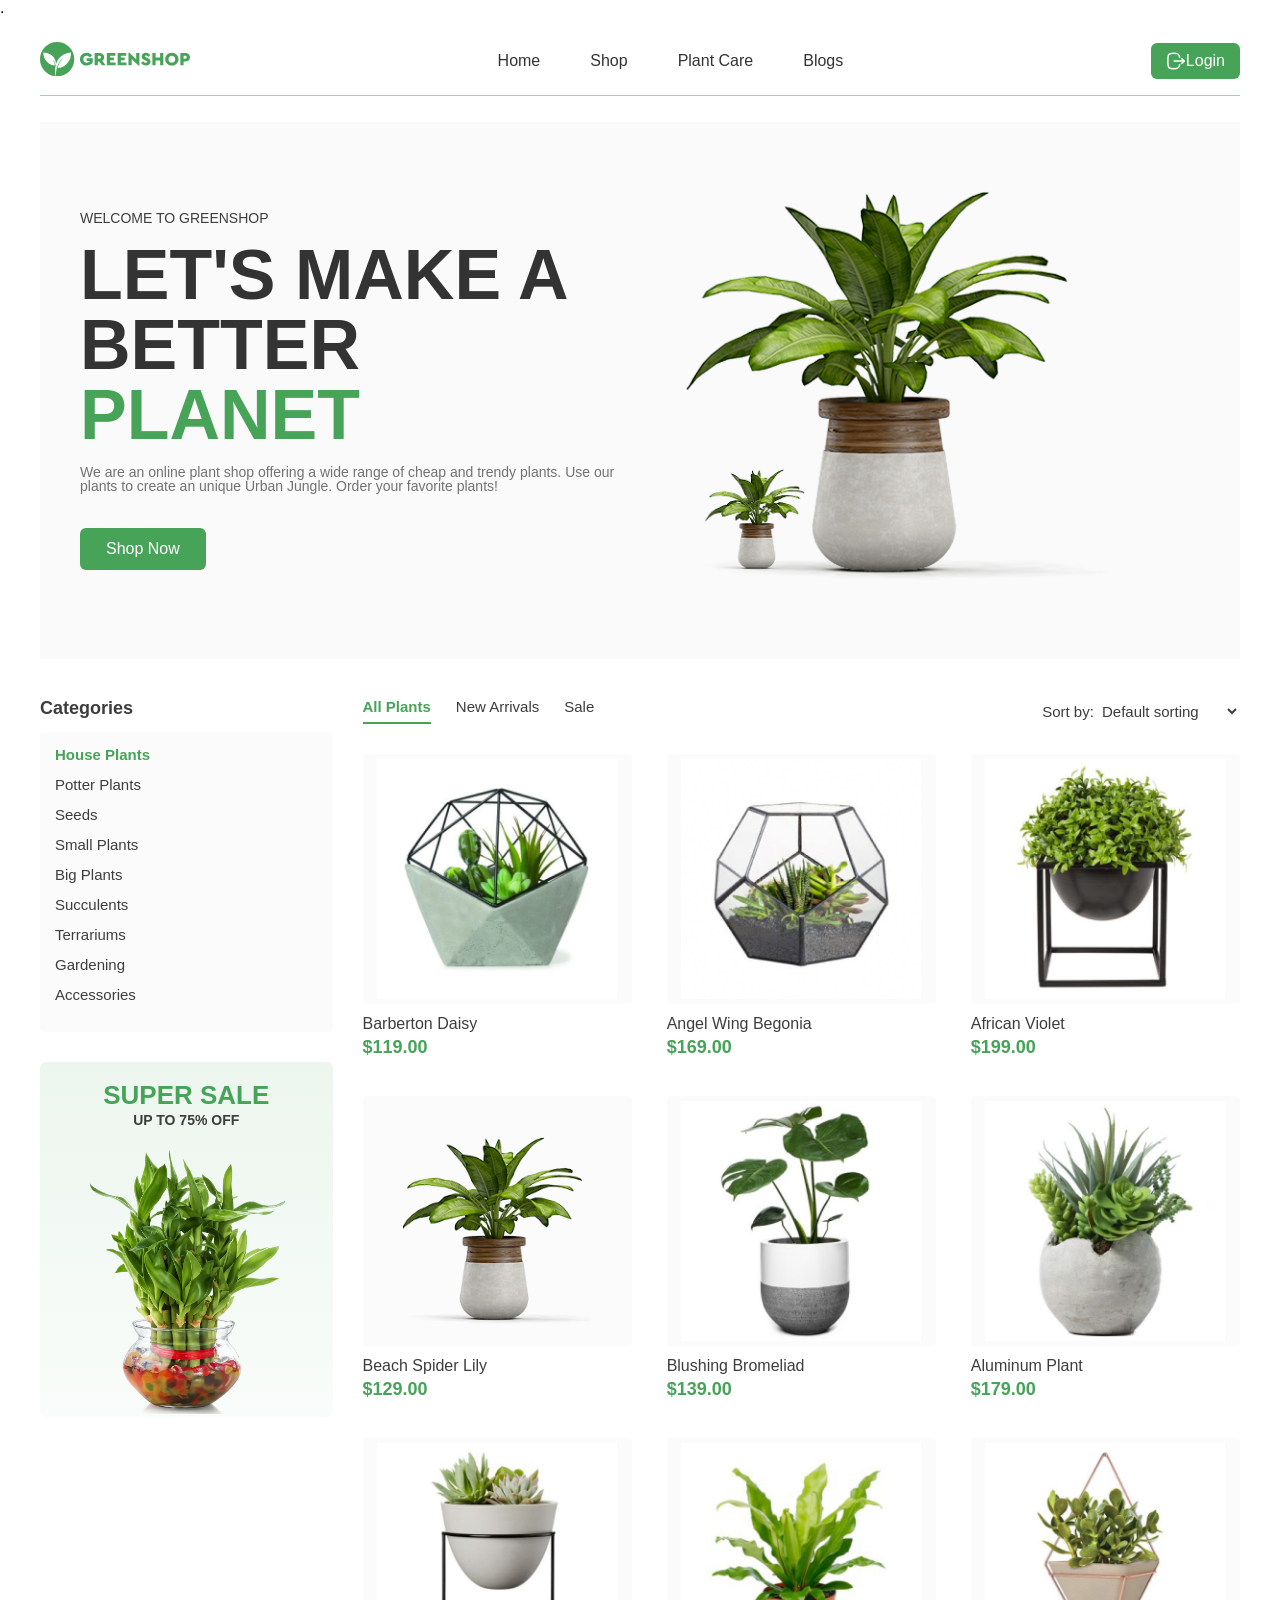
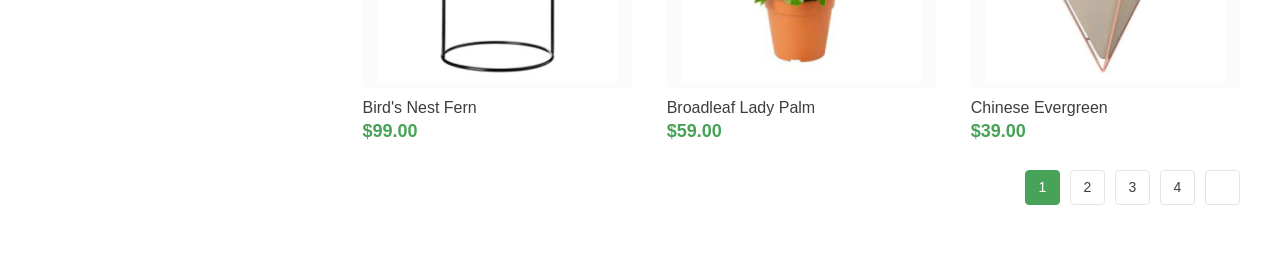
==== commit 9fe4092b: "hw" ====
--- a/html/index.html
+++ b/html/index.html
@@ -7,7 +7,7 @@
     .
     <link rel="stylesheet" href="../css/reset.css" />
     <link rel="stylesheet" href="../css/normalize.css" />
-    <link rel="stylesheet" href="../fonts/fonts.css" />
+    <link rel="stylesheet" href="../fonts/fonts.css">
     <link rel="stylesheet" href="../css/style.css" />
   </head>
 
@@ -18,13 +18,37 @@
       </div>
 
       <nav class="links">
-        <ul class="menu">
-          <li><a class="active">Home</a></li>
-          <li><a class="active">Shop</a></li>
-          <li><a class="active">Plant Care</a></li>
-          <li><a class="active">Blogs</a></li>
-        </ul>
-      </nav>
+  <ul class="menu">
+    <li><a href="#">Home</a></li>
+    <li><a href="#">Shop</a></li>
+    
+    <li class="has-dropdown">
+      <a href="#">Plant Care</a>
+      
+      <!-- 1-й рівень (ВНИЗ) -->
+      <ul class="dropdown-level-1">
+        <li><a href="#">Drainage</a></li>
+        <li><a href="#">Fungicides</a></li>
+        <li><a href="#">Fertilizer</a></li>
+        <li class="has-submenu">
+          <a href="#">Priming <span class="arrow">&lt;</span></a>
+          
+      
+          <ul class="dropdown-level-2">
+            <li><a href="#">Universal</a></li>
+            <li><a href="#">For Ficus</a></li>
+            <li><a href="#">For Cacti</a></li>
+            <li><a href="#">For Citrus</a></li>
+            <li><a href="#">For those in bloom</a></li>
+            <li><a href="#">For Orchids</a></li>
+          </ul>
+        </li>
+      </ul>
+    </li>
+
+    <li><a href="#">Blogs</a></li>
+  </ul>
+</nav>
 
       <a href="/html/login.html" class="login-btn">
         <img src="../images/Logout.svg" alt="Logout" />
@@ -92,17 +116,14 @@
         <div class="sale-banner">
           <h2>Super Sale</h2>
           <p>UP TO 75% OFF</p>
-          <img
-            src="../images/ChatGPT Image Aug 5, 2026, 04_09_05 PM.png"
-            alt="Super Sale Plant"
-          />
+          <img src="../images/ChatGPT Image Aug 5, 2026, 04_09_05 PM.png" alt="Super Sale Plant" />
         </div>
       </aside>
 
       <div class="products-content">
         <div class="shop-navbar clearfix">
           <ul class="filter-tabs">
-            <li><a href="#">All Plants</a></li>
+            <li class="active"><a href="#">All Plants</a></li>
             <li><a href="#">New Arrivals</a></li>
             <li><a href="#">Sale</a></li>
           </ul>
@@ -122,16 +143,10 @@
             <div class="img-box">
               <img src="../images/image 1.png" alt="Barberton Daisy" />
               <div class="product-actions">
-                <button class="action-btn">
-                  <img src="../images/cart.svg" alt="Cart" />
-                </button>
-                <button class="action-btn">
-                  <img src="../images/heart.svg" alt="Wishlist" />
-                </button>
-                <button class="action-btn">
-                  <img src="../images/search.svg" alt="Search" />
-                </button>
-              </div>
+      <button class="action-btn"><img src="../images/cart.svg" alt="Cart" /></button>
+      <button class="action-btn"><img src="../images/heart.svg" alt="Wishlist" /></button>
+      <button class="action-btn"><img src="../images/search.svg" alt="Search" /></button>
+    </div>
             </div>
             <h4 class="product-title">Barberton Daisy</h4>
             <p class="product-price">$119.00</p>
@@ -139,21 +154,12 @@
 
           <div class="product-card">
             <div class="img-box">
-              <img
-                src="../images/product-20-320x320 1.png"
-                alt="Angel Wing Begonia"
-              />
-              <div class="product-actions">
-                <button class="action-btn">
-                  <img src="../images/cart.svg" alt="Cart" />
-                </button>
-                <button class="action-btn">
-                  <img src="../images/heart.svg" alt="Wishlist" />
-                </button>
-                <button class="action-btn">
-                  <img src="../images/search.svg" alt="Search" />
-                </button>
-              </div>
+              <img src="../images/product-20-320x320 1.png" alt="Angel Wing Begonia" />
+              <div class="product-actions">
+      <button class="action-btn"><img src="../images/cart.svg" alt="Cart" /></button>
+      <button class="action-btn"><img src="../images/heart.svg" alt="Wishlist" /></button>
+      <button class="action-btn"><img src="../images/search.svg" alt="Search" /></button>
+    </div>
             </div>
             <h4 class="product-title">Angel Wing Begonia</h4>
             <p class="product-price">$169.00</p>
@@ -162,17 +168,11 @@
           <div class="product-card">
             <div class="img-box">
               <img src="../images/image 2.png" alt="African Violet" />
-            </div>
-            <div class="product-actions">
-              <button class="action-btn">
-                <img src="../images/cart.svg" alt="Cart" />
-              </button>
-              <button class="action-btn">
-                <img src="../images/heart.svg" alt="Wishlist" />
-              </button>
-              <button class="action-btn">
-                <img src="../images/search.svg" alt="Search" />
-              </button>
+              <div class="product-actions">
+      <button class="action-btn"><img src="../images/cart.svg" alt="Cart" /></button>
+      <button class="action-btn"><img src="../images/heart.svg" alt="Wishlist" /></button>
+      <button class="action-btn"><img src="../images/search.svg" alt="Search" /></button>
+    </div>
             </div>
             <h4 class="product-title">African Violet</h4>
             <p class="product-price">$199.00</p>
@@ -181,17 +181,11 @@
           <div class="product-card">
             <div class="img-box">
               <img src="../images/01 3.png" alt="Beach Spider Lily" />
-            </div>
-            <div class="product-actions">
-              <button class="action-btn">
-                <img src="../images/cart.svg" alt="Cart" />
-              </button>
-              <button class="action-btn">
-                <img src="../images/heart.svg" alt="Wishlist" />
-              </button>
-              <button class="action-btn">
-                <img src="../images/search.svg" alt="Search" />
-              </button>
+              <div class="product-actions">
+      <button class="action-btn"><img src="../images/cart.svg" alt="Cart" /></button>
+      <button class="action-btn"><img src="../images/heart.svg" alt="Wishlist" /></button>
+      <button class="action-btn"><img src="../images/search.svg" alt="Search" /></button>
+    </div>
             </div>
             <h4 class="product-title">Beach Spider Lily</h4>
             <p class="product-price">$129.00</p>
@@ -200,17 +194,11 @@
           <div class="product-card">
             <div class="img-box">
               <img src="../images/image 7.png" alt="Blushing Bromeliad" />
-            </div>
-            <div class="product-actions">
-              <button class="action-btn">
-                <img src="../images/cart.svg" alt="Cart" />
-              </button>
-              <button class="action-btn">
-                <img src="../images/heart.svg" alt="Wishlist" />
-              </button>
-              <button class="action-btn">
-                <img src="../images/search.svg" alt="Search" />
-              </button>
+              <div class="product-actions">
+      <button class="action-btn"><img src="../images/cart.svg" alt="Cart" /></button>
+      <button class="action-btn"><img src="../images/heart.svg" alt="Wishlist" /></button>
+      <button class="action-btn"><img src="../images/search.svg" alt="Search" /></button>
+    </div>
             </div>
             <h4 class="product-title">Blushing Bromeliad</h4>
             <p class="product-price">$139.00</p>
@@ -219,17 +207,11 @@
           <div class="product-card">
             <div class="img-box">
               <img src="../images/image 8.png" alt="Aluminum Plant" />
-            </div>
-            <div class="product-actions">
-              <button class="action-btn">
-                <img src="../images/cart.svg" alt="Cart" />
-              </button>
-              <button class="action-btn">
-                <img src="../images/heart.svg" alt="Wishlist" />
-              </button>
-              <button class="action-btn">
-                <img src="../images/search.svg" alt="Search" />
-              </button>
+              <div class="product-actions">
+      <button class="action-btn"><img src="../images/cart.svg" alt="Cart" /></button>
+      <button class="action-btn"><img src="../images/heart.svg" alt="Wishlist" /></button>
+      <button class="action-btn"><img src="../images/search.svg" alt="Search" /></button>
+    </div>
             </div>
             <h4 class="product-title">Aluminum Plant</h4>
             <p class="product-price">$179.00</p>
@@ -238,17 +220,11 @@
           <div class="product-card">
             <div class="img-box">
               <img src="../images/image 9.png" alt="Bird's Nest Fern" />
-            </div>
-            <div class="product-actions">
-              <button class="action-btn">
-                <img src="../images/cart.svg" alt="Cart" />
-              </button>
-              <button class="action-btn">
-                <img src="../images/heart.svg" alt="Wishlist" />
-              </button>
-              <button class="action-btn">
-                <img src="../images/search.svg" alt="Search" />
-              </button>
+              <div class="product-actions">
+      <button class="action-btn"><img src="../images/cart.svg" alt="Cart" /></button>
+      <button class="action-btn"><img src="../images/heart.svg" alt="Wishlist" /></button>
+      <button class="action-btn"><img src="../images/search.svg" alt="Search" /></button>
+    </div>
             </div>
             <h4 class="product-title">Bird's Nest Fern</h4>
             <p class="product-price">$99.00</p>
@@ -256,21 +232,12 @@
 
           <div class="product-card">
             <div class="img-box">
-              <img
-                src="../images/product-21-320x320 1.png"
-                alt="Broadleaf Lady Palm"
-              />
-            </div>
-            <div class="product-actions">
-              <button class="action-btn">
-                <img src="../images/cart.svg" alt="Cart" />
-              </button>
-              <button class="action-btn">
-                <img src="../images/heart.svg" alt="Wishlist" />
-              </button>
-              <button class="action-btn">
-                <img src="../images/search.svg" alt="Search" />
-              </button>
+              <img src="../images/product-21-320x320 1.png" alt="Broadleaf Lady Palm" />
+              <div class="product-actions">
+      <button class="action-btn"><img src="../images/cart.svg" alt="Cart" /></button>
+      <button class="action-btn"><img src="../images/heart.svg" alt="Wishlist" /></button>
+      <button class="action-btn"><img src="../images/search.svg" alt="Search" /></button>
+    </div>
             </div>
             <h4 class="product-title">Broadleaf Lady Palm</h4>
             <p class="product-price">$59.00</p>
@@ -279,17 +246,11 @@
           <div class="product-card">
             <div class="img-box">
               <img src="../images/image 10.png" alt="Chinese Evergreen" />
-            </div>
-            <div class="product-actions">
-              <button class="action-btn">
-                <img src="../images/cart.svg" alt="Cart" />
-              </button>
-              <button class="action-btn">
-                <img src="../images/heart.svg" alt="Wishlist" />
-              </button>
-              <button class="action-btn">
-                <img src="../images/search.svg" alt="Search" />
-              </button>
+              <div class="product-actions">
+      <button class="action-btn"><img src="../images/cart.svg" alt="Cart" /></button>
+      <button class="action-btn"><img src="../images/heart.svg" alt="Wishlist" /></button>
+      <button class="action-btn"><img src="../images/search.svg" alt="Search" /></button>
+    </div>
             </div>
             <h4 class="product-title">Chinese Evergreen</h4>
             <p class="product-price">$39.00</p>
@@ -306,4 +267,5 @@
       </div>
     </section>
   </body>
+  
 </html>
--- a/css/style.css
+++ b/css/style.css
@@ -8,7 +8,7 @@
   font-family: 'Poppins', sans-serif;
 }
 
-/* --------- HEADER --------- */
+/* --------- HEADER & NAVIGATION --------- */
 .header-container {
   max-width: 1200px;
   margin: 26px auto;
@@ -19,7 +19,8 @@
   align-items: center;
 }
 
-.links ul {
+/* Головне меню */
+.links > ul {
   display: flex;
   gap: 50px;
   align-items: center;
@@ -30,13 +31,89 @@
   text-decoration: none;
   color: #333;
   font-weight: 500;
-}
-
-.menu .active:hover {
+  display: block;
+  padding: 10px 0;
+}
+
+.menu .active,
+.menu a:hover {
   cursor: pointer;
-  font-weight: 700;
-  border-bottom: 3px solid #46a358;
-  padding-bottom: 27px;
+  color: #46a358;
+}
+
+/* --------- ДВОРІВНЕВЕ ВИПАДАЮЧЕ МЕНЮ (Position) --------- */
+.has-dropdown {
+  position: relative; /* Точка відліку для 1-го рівня */
+}
+
+/* Базові стилі та приховування випадаючих списків */
+.dropdown-level-1,
+.dropdown-level-2 {
+  display: none;
+  position: absolute;
+  list-style: none;
+  background-color: #edf4ee;
+  padding: 8px 0;
+  box-shadow: 0px 8px 16px rgba(0, 0, 0, 0.1);
+  z-index: 100;
+  border-radius: 4px;
+}
+
+/* 1-Й РІВЕНЬ: Випадає ВНИЗ */
+.dropdown-level-1 {
+  top: 100%;
+  left: 0;
+  width: 160px;
+}
+
+.dropdown-level-1 > li {
+  position: relative; /* Точка відліку для 2-го рівня */
+  width: 100%;
+}
+
+.dropdown-level-1 a {
+  padding: 8px 16px;
+  color: #3d3d3d;
+  font-size: 14px;
+  display: flex;
+  justify-content: space-between;
+  align-items: center;
+  white-space: nowrap;
+  width: 100%;
+}
+
+/* Показ 1-го рівня при hover на Plant Care */
+.has-dropdown:hover > .dropdown-level-1 {
+  display: block;
+}
+
+/* Зелений фон для виділеного елемента (Priming) */
+.dropdown-level-1 li:hover > a {
+  background-color: #187333;
+  color: #ffffff;
+}
+
+/* 2-Й РІВЕНЬ: Випадає ВПРАВО */
+.dropdown-level-2 {
+  top: 0;
+  left: 100%;
+  width: 170px;
+}
+
+.dropdown-level-2 a {
+  color: #3d3d3d;
+  background-color: transparent;
+}
+
+.dropdown-level-2 li:hover > a {
+  background-color: transparent;
+  color: #46a358;
+  font-weight: 600;
+}
+
+/* Показ 2-го рівня при hover на Priming */
+.has-submenu:hover > .dropdown-level-2 {
+  display: block;
 }
 
 .login-btn {
@@ -143,7 +220,6 @@
   color: #3d3d3d;
   font-size: 15px;
   display: block;
-  transition: color 0.2s;
 }
 
 .category-list li.active a,
@@ -221,20 +297,20 @@
   cursor: pointer;
 }
 
-/* --------- Сітка товарів (3 в ряд) --------- */
+
 .products-grid {
   display: flex;
   flex-wrap: wrap;
-  gap: 30px 4%; /* 4% відступу між колонками */
+  gap: 30px 4%;
 }
 
 .product-card {
-  width: 30.66%; /* Точно 3 картки у ряд */
+  width: 30.66%;
   margin-bottom: 10px;
   position: relative;
 }
 
-/* Зелена лінія зверху при hover */
+
 .product-card::before {
   content: '';
   position: absolute;
@@ -252,7 +328,7 @@
   opacity: 1;
 }
 
-/* Контейнер картинки та іконок */
+
 .img-box {
   position: relative;
   background-color: #fbfbfb;
@@ -286,7 +362,6 @@
   font-weight: 700;
 }
 
-/* Панель з іконками */
 .product-actions {
   position: absolute;
   bottom: -40px;
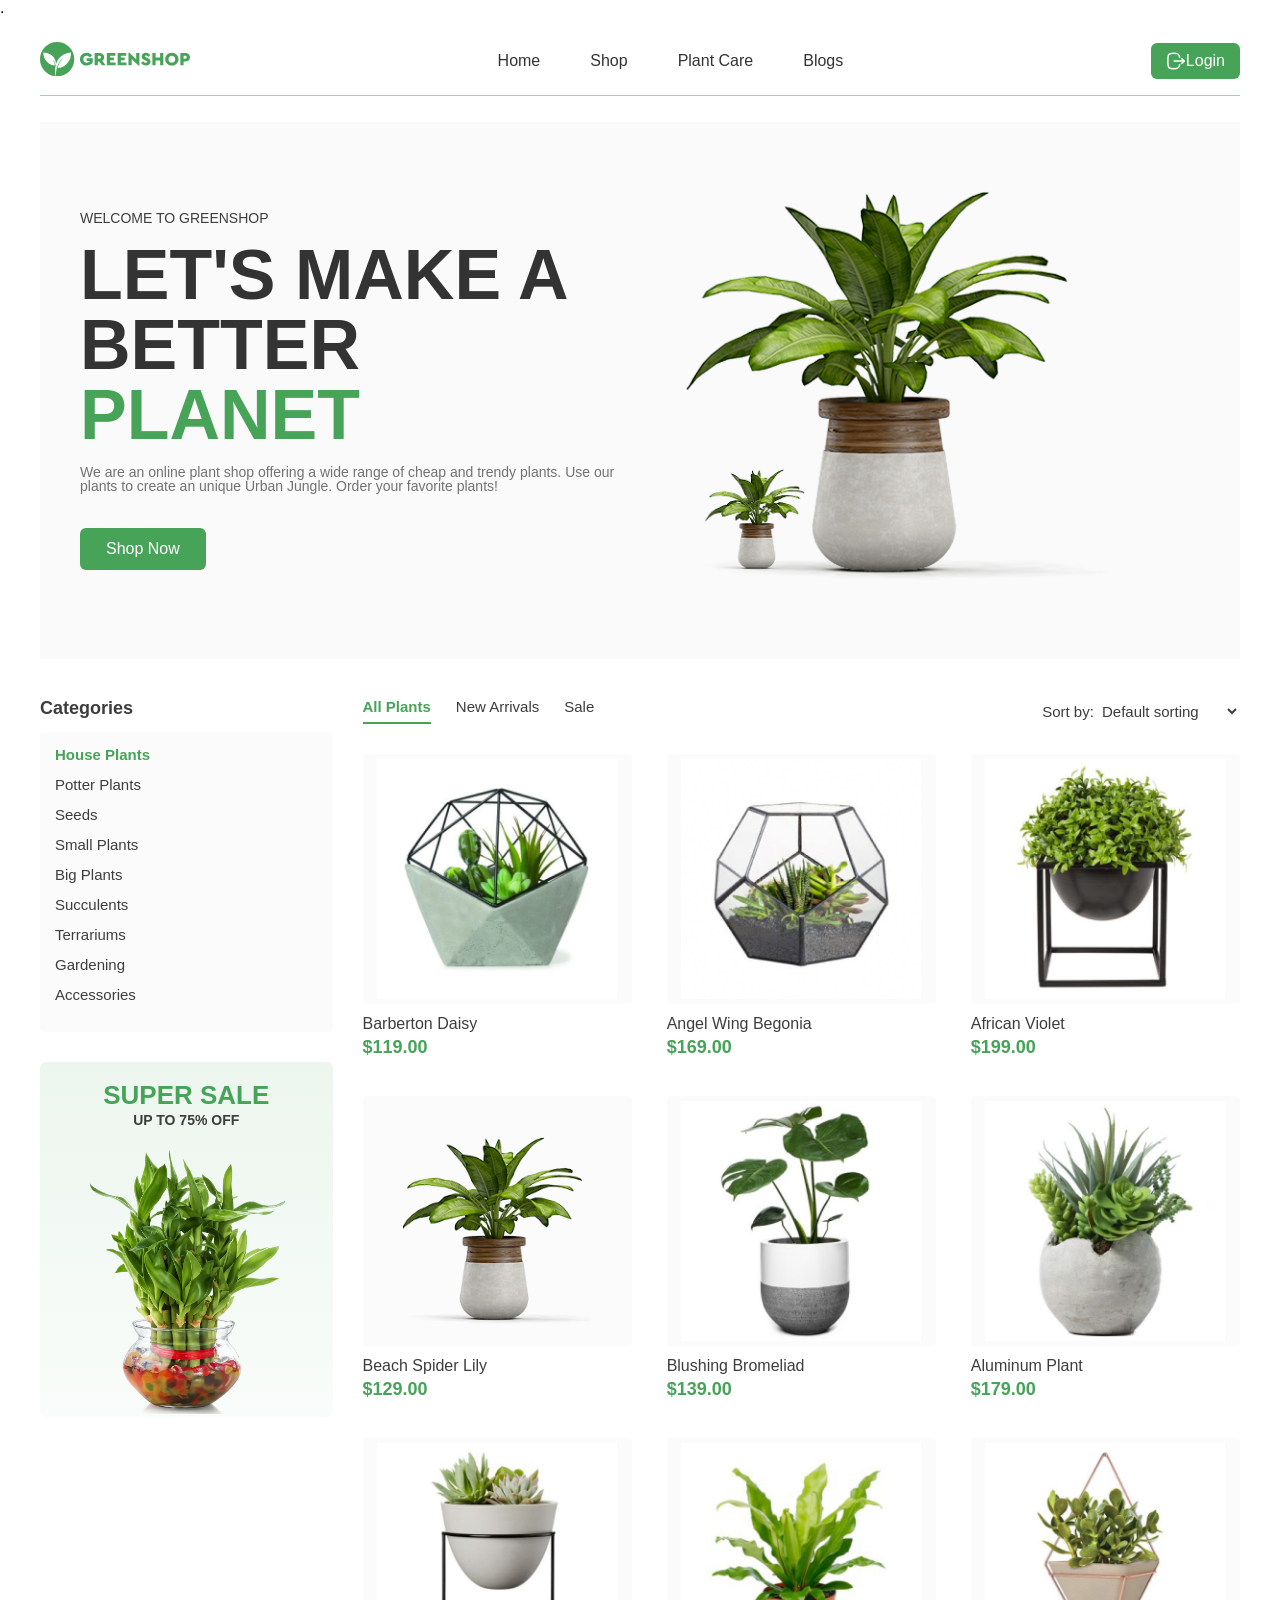
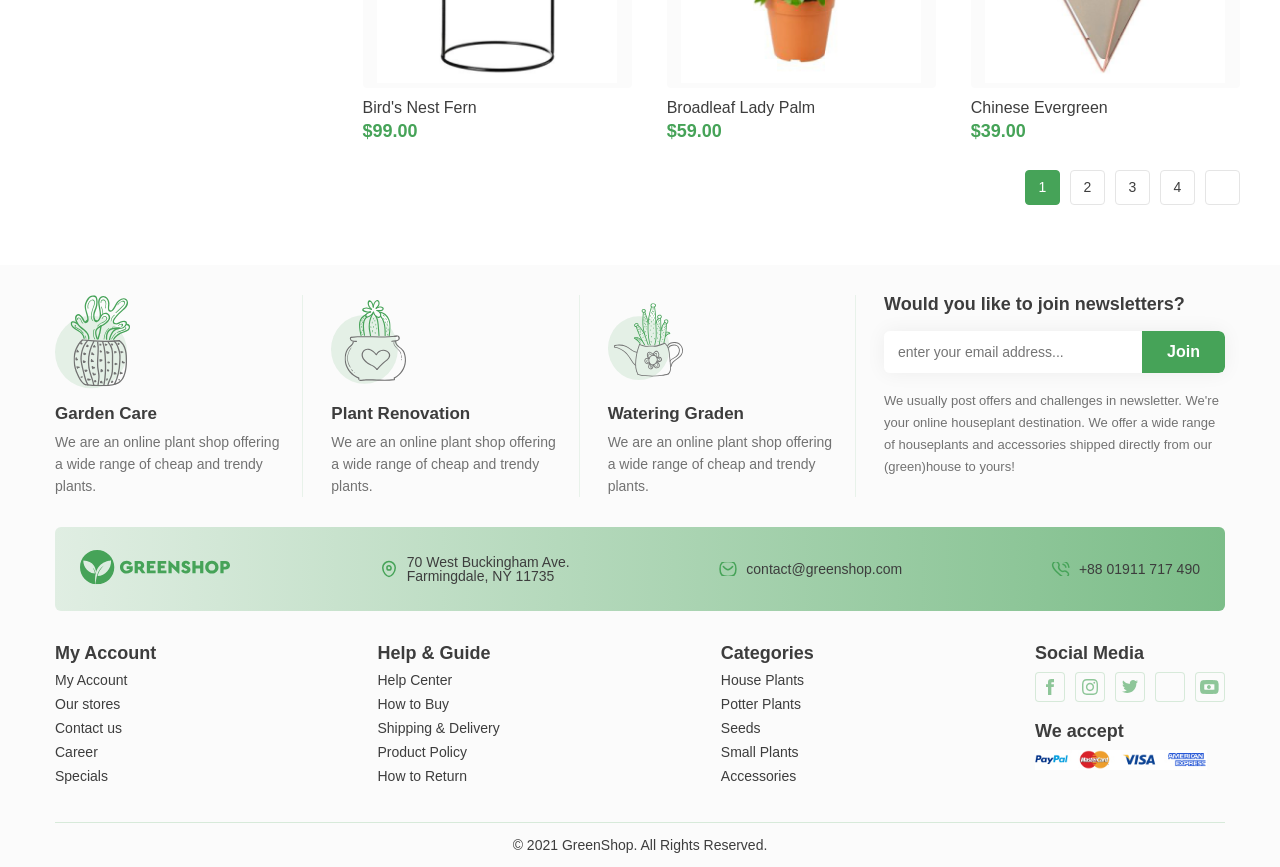
==== commit 9c4662b2: "hw11" ====
--- a/html/index.html
+++ b/html/index.html
@@ -266,6 +266,111 @@
         </div>
       </div>
     </section>
+
+    <footer class="footer">
+  <div class="container">
+    <div class="footer-top">
+      <div class="footer-feature">
+        <div class="feature-icon feature-icon-1"></div>
+        <h3 class="feature-title">Garden Care</h3>
+        <p class="feature-text">We are an online plant shop offering a wide range of cheap and trendy plants.</p>
+      </div>
+
+      <div class="footer-feature">
+        <div class="feature-icon feature-icon-2"></div>
+        <h3 class="feature-title">Plant Renovation</h3>
+        <p class="feature-text">We are an online plant shop offering a wide range of cheap and trendy plants.</p>
+      </div>
+
+      <div class="footer-feature">
+        <div class="feature-icon feature-icon-3"></div>
+        <h3 class="feature-title">Watering Graden</h3>
+        <p class="feature-text">We are an online plant shop offering a wide range of cheap and trendy plants.</p>
+      </div>
+
+      <div class="newsletter">
+        <h3 class="newsletter-title">Would you like to join newsletters?</h3>
+        <form class="newsletter-form">
+          <input type="email" placeholder="enter your email address..." class="newsletter-input" required>
+          <button type="submit" class="newsletter-btn">Join</button>
+        </form>
+        <p class="newsletter-text">We usually post offers and challenges in newsletter. We're your online houseplant destination. We offer a wide range of houseplants and accessories shipped directly from our (green)house to yours!</p>
+      </div>
+    </div>
+
+    <div class="footer-contacts">
+      <div class="logo">
+        <a href="index.html">
+          <img src="../images/Logo.svg" alt="GREENSHOP Logo">
+        </a>
+      </div>
+      <div class="contact-item contact-address">
+        <p>70 West Buckingham Ave.<br>Farmingdale, NY 11735</p>
+      </div>
+      <div class="contact-item contact-email">
+        <a href="mailto:contact@greenshop.com">contact@greenshop.com</a>
+      </div>
+      <div class="contact-item contact-phone">
+        <a href="tel:+8801911717490">+88 01911 717 490</a>
+      </div>
+    </div>
+
+    <div class="footer-nav">
+      <div class="nav-column">
+        <h4>My Account</h4>
+        <ul>
+          <li><a href="#">My Account</a></li>
+          <li><a href="#">Our stores</a></li>
+          <li><a href="#">Contact us</a></li>
+          <li><a href="#">Career</a></li>
+          <li><a href="#">Specials</a></li>
+        </ul>
+      </div>
+
+      <div class="nav-column">
+        <h4>Help & Guide</h4>
+        <ul>
+          <li><a href="#">Help Center</a></li>
+          <li><a href="#">How to Buy</a></li>
+          <li><a href="#">Shipping & Delivery</a></li>
+          <li><a href="#">Product Policy</a></li>
+          <li><a href="#">How to Return</a></li>
+        </ul>
+      </div>
+
+      <div class="nav-column">
+        <h4>Categories</h4>
+        <ul>
+          <li><a href="#">House Plants</a></li>
+          <li><a href="#">Potter Plants</a></li>
+          <li><a href="#">Seeds</a></li>
+          <li><a href="#">Small Plants</a></li>
+          <li><a href="#">Accessories</a></li>
+        </ul>
+      </div>
+
+      <div class="nav-column social-payments">
+        <h4>Social Media</h4>
+        <div class="social-links">
+          <a href="https://www.facebook.com/login/?next=https%3A%2F%2Fwww.facebook.com%2F%3Flocale%3Dru_RU" class="social-icon facebook" ></a>
+          <a href="https://www.instagram.com/?hl=ru" class="social-icon instagram"></a>
+          <a href="https://x.com/?lang=ru" class="social-icon twitter"></a>
+          <a href="https://ua.linkedin.com/" class="social-icon linkedin"></a>
+          <a href="https://www.youtube.com/?app=desktop&gl=UA&hl=uk" class="social-icon youtube"></a>
+        </div>
+
+        <h4>We accept</h4>
+        <div class="payment-methods">
+          <img src="../images/icons.png">
+        </div>
+      </div>
+    </div>
+
+    <div class="footer-copyright">
+      <p>© 2021 GreenShop. All Rights Reserved.</p>
+    </div>
+  </div>
+</footer>
   </body>
   
 </html>
--- a/css/style.css
+++ b/css/style.css
@@ -41,12 +41,12 @@
   color: #46a358;
 }
 
-/* --------- ДВОРІВНЕВЕ ВИПАДАЮЧЕ МЕНЮ (Position) --------- */
+
 .has-dropdown {
-  position: relative; /* Точка відліку для 1-го рівня */
-}
-
-/* Базові стилі та приховування випадаючих списків */
+  position: relative; 
+}
+
+
 .dropdown-level-1,
 .dropdown-level-2 {
   display: none;
@@ -67,7 +67,7 @@
 }
 
 .dropdown-level-1 > li {
-  position: relative; /* Точка відліку для 2-го рівня */
+  position: relative; 
   width: 100%;
 }
 
@@ -82,18 +82,18 @@
   width: 100%;
 }
 
-/* Показ 1-го рівня при hover на Plant Care */
+
 .has-dropdown:hover > .dropdown-level-1 {
   display: block;
 }
 
-/* Зелений фон для виділеного елемента (Priming) */
+
 .dropdown-level-1 li:hover > a {
   background-color: #187333;
   color: #ffffff;
 }
 
-/* 2-Й РІВЕНЬ: Випадає ВПРАВО */
+
 .dropdown-level-2 {
   top: 0;
   left: 100%;
@@ -111,7 +111,7 @@
   font-weight: 600;
 }
 
-/* Показ 2-го рівня при hover на Priming */
+
 .has-submenu:hover > .dropdown-level-2 {
   display: block;
 }
@@ -422,4 +422,230 @@
   background-color: #46a358;
   color: white;
   border-color: #46a358;
+}
+
+/* Основний блок футера */
+.footer {
+  background-color: #FBFBFB;
+  font-family: sans-serif;
+  color: #3D3D3D;
+  padding-top: 30px;
+}
+
+.container {
+  max-width: 1200px;
+  margin: 0 auto;
+  padding: 0 15px;
+}
+
+/* 1. Верхня частина з картками послуг та підпискою */
+.footer-top {
+  display: flex;
+  justify-content: space-between;
+  gap: 28px;
+  padding-bottom: 30px;
+}
+
+.footer-feature {
+  flex: 1;
+  border-right: 1px solid rgba(70, 163, 88, 0.1);
+  padding-right: 20px;
+}
+
+/* Іконки послуг через CSS Background */
+.feature-icon {
+  width: 75px;
+  height: 95px;
+  background-repeat: no-repeat;
+  background-position: center;
+  background-size: contain;
+  margin-bottom: 15px;
+}
+
+.feature-icon-1 {
+  background-image: url('../images/garden-care.svg');
+}
+
+.feature-icon-2 {
+  background-image: url('../images/plant-renovation.svg');
+}
+
+.feature-icon-3 {
+  background-image: url('../images/watering-garden.svg');
+}
+
+.feature-title {
+  font-size: 17px;
+  font-weight: 700;
+  margin-bottom: 9px;
+}
+
+.feature-text {
+  font-size: 14px;
+  line-height: 22px;
+  color: #727272;
+}
+
+.newsletter {
+  flex: 1.5;
+}
+
+.newsletter-title {
+  font-size: 18px;
+  font-weight: 700;
+  margin-bottom: 18px;
+}
+
+.newsletter-form {
+  display: flex;
+  margin-bottom: 17px;
+  box-shadow: 0px 0px 20px rgba(0, 0, 0, 0.06);
+  border-radius: 6px;
+  overflow: hidden;
+}
+
+.newsletter-input {
+  flex: 1;
+  padding: 12px 14px;
+  border: none;
+  outline: none;
+  font-size: 14px;
+}
+
+.newsletter-btn {
+  background-color: #46A358;
+  color: #FFFFFF;
+  border: none;
+  padding: 12px 25px;
+  font-weight: 700;
+  cursor: pointer;
+  border-radius: 0 6px 6px 0;
+}
+
+.newsletter-text {
+  font-size: 13px;
+  line-height: 22px;
+  color: #727272;
+}
+
+
+.footer-contacts {
+  display: flex;
+  align-items: center;
+  justify-content: space-between;
+  padding: 23px 25px;
+  background: linear-gradient(90deg, rgba(70, 163, 88, 0.15) 0%, rgba(70, 163, 88, 0.7) 100%);
+  border-radius: 6px;
+  margin-bottom: 33px;
+}
+
+.contact-item {
+  display: flex;
+  align-items: center;
+  font-size: 14px;
+  color: #3D3D3D;
+  background-repeat: no-repeat;
+  background-position: left center;
+  padding-left: 28px;
+}
+
+.contact-item a {
+  color: inherit;
+  text-decoration: none;
+}
+
+/* Контактні іконки через фонове зображення */
+.contact-address {
+  background-image: url('../images/location-icon.svg');
+}
+
+.contact-email {
+  background-image: url('../images/email-icon.svg');
+}
+
+.contact-phone {
+  background-image: url('../images/phone-icon.svg');
+}
+
+
+.footer-nav {
+  display: flex;
+  justify-content: space-between;
+  border-bottom: 1px solid rgba(70, 163, 88, 0.2);
+  padding-bottom: 30px;
+}
+
+.nav-column h4 {
+  font-size: 18px;
+  font-weight: 700;
+  margin-bottom: 10px;
+}
+
+.nav-column ul {
+  list-style: none;
+  padding: 0;
+  margin: 0;
+}
+
+.nav-column li {
+  margin-bottom: 8px;
+}
+
+.nav-column a {
+  text-decoration: none;
+  color: #3D3D3D;
+  font-size: 14px;
+  transition: color 0.2s;
+}
+
+.nav-column a:hover {
+  color: #46A358;
+}
+
+.social-links {
+  display: flex;
+  gap: 10px;
+  margin-bottom: 20px;
+}
+
+.social-icon {
+  width: 30px;
+  height: 30px;
+  border: 1px solid rgba(70, 163, 88, 0.2);
+  border-radius: 4px;
+  display: inline-block;
+  background-repeat: no-repeat;
+  background-position: center;
+}
+
+.facebook {
+  background-image: url('../images/Facebook.svg');
+}
+
+.instagram {
+  background-image: url('../images/Instagram.svg');
+}
+
+.twitter {
+  background-image: url('../images/Twitter.svg');
+}
+
+.linkedin {
+  background-image: url('../images/linkedin.svg');
+}
+
+.youtube {
+  background-image: url('../images/Union.png');
+}
+
+.payment-methods img {
+  height: 20px;
+  margin-right: 10px;
+}
+
+.footer-copyright {
+  text-align: center;
+  padding: 15px 0;
+  font-size: 14px;
+  color: #3D3D3D;
 }
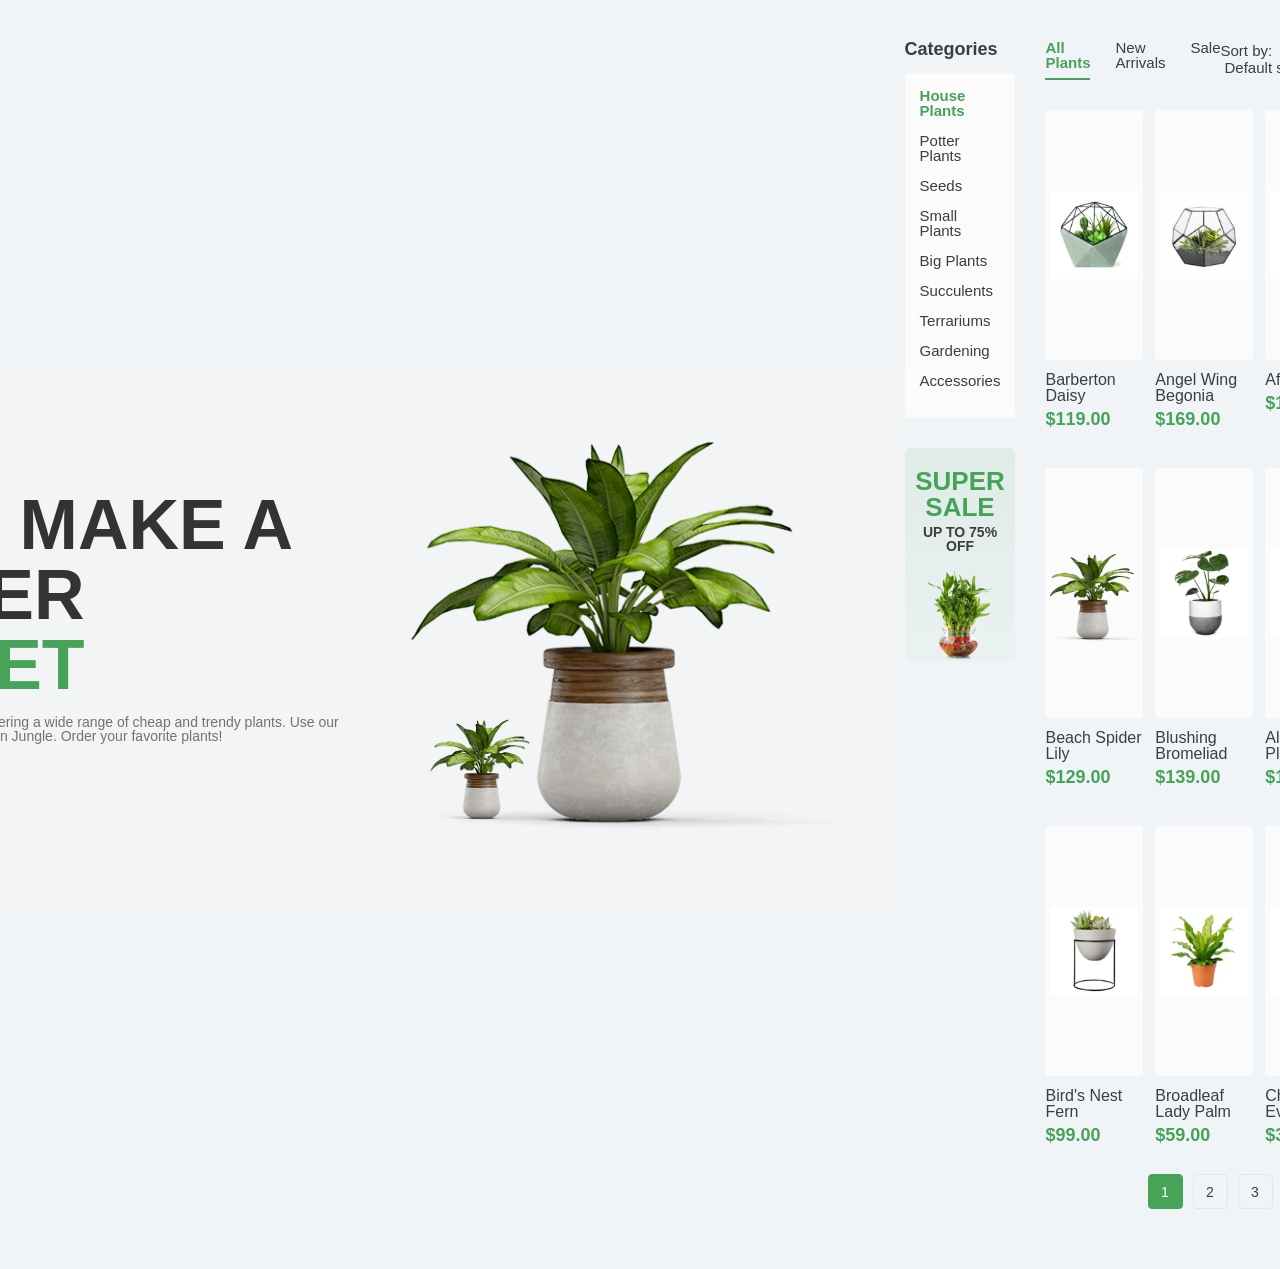
==== commit 2490170f: "hw12" ====
--- a/html/index.html
+++ b/html/index.html
@@ -1,13 +1,21 @@
 <!doctype html>
+
 <html lang="en">
   <head>
     <meta charset="UTF-8" />
+
     <meta name="viewport" content="width=device-width, initial-scale=1.0" />
+
     <title>GreenShop</title>
+
     .
+
     <link rel="stylesheet" href="../css/reset.css" />
+
     <link rel="stylesheet" href="../css/normalize.css" />
-    <link rel="stylesheet" href="../fonts/fonts.css">
+
+    <link rel="stylesheet" href="../css/fonts/fonts.css" />
+
     <link rel="stylesheet" href="../css/style.css" />
   </head>
 
@@ -18,40 +26,50 @@
       </div>
 
       <nav class="links">
-  <ul class="menu">
-    <li><a href="#">Home</a></li>
-    <li><a href="#">Shop</a></li>
-    
-    <li class="has-dropdown">
-      <a href="#">Plant Care</a>
-      
-      <!-- 1-й рівень (ВНИЗ) -->
-      <ul class="dropdown-level-1">
-        <li><a href="#">Drainage</a></li>
-        <li><a href="#">Fungicides</a></li>
-        <li><a href="#">Fertilizer</a></li>
-        <li class="has-submenu">
-          <a href="#">Priming <span class="arrow">&lt;</span></a>
-          
-      
-          <ul class="dropdown-level-2">
-            <li><a href="#">Universal</a></li>
-            <li><a href="#">For Ficus</a></li>
-            <li><a href="#">For Cacti</a></li>
-            <li><a href="#">For Citrus</a></li>
-            <li><a href="#">For those in bloom</a></li>
-            <li><a href="#">For Orchids</a></li>
-          </ul>
-        </li>
-      </ul>
-    </li>
-
-    <li><a href="#">Blogs</a></li>
-  </ul>
-</nav>
+        <ul class="menu">
+          <li><a href="#">Home</a></li>
+
+          <li><a href="#">Shop</a></li>
+
+          <li class="has-dropdown">
+            <a href="#">Plant Care</a>
+
+            <!-- 1-й рівень (ВНИЗ) -->
+
+            <ul class="dropdown-level-1">
+              <li><a href="#">Drainage</a></li>
+
+              <li><a href="#">Fungicides</a></li>
+
+              <li><a href="#">Fertilizer</a></li>
+
+              <li class="has-submenu">
+                <a href="#">Priming <span class="arrow"></span></a>
+
+                <ul class="dropdown-level-2">
+                  <li><a href="#">Universal</a></li>
+
+                  <li><a href="#">For Ficus</a></li>
+
+                  <li><a href="#">For Cacti</a></li>
+
+                  <li><a href="#">For Citrus</a></li>
+
+                  <li><a href="#">For those in bloom</a></li>
+
+                  <li><a href="#">For Orchids</a></li>
+                </ul>
+              </li>
+            </ul>
+          </li>
+
+          <li><a href="#">Blogs</a></li>
+        </ul>
+      </nav>
 
       <a href="/html/login.html" class="login-btn">
         <img src="../images/Logout.svg" alt="Logout" />
+
         Login
       </a>
     </header>
@@ -59,9 +77,12 @@
     <section class="hero-container">
       <div class="wrapper">
         <p class="H1-text">WELCOME TO GREENSHOP</p>
+
         <h1 class="main-title">
           LET'S MAKE A
+
           <br />
+
           BETTER <span class="green">PLANET</span>
         </h1>
 
@@ -74,39 +95,50 @@
         <button class="shop-btn">Shop Now</button>
       </div>
 
+            
       <div class="image">
         <img src="../images/Group 25.png" alt="flowers" />
       </div>
     </section>
+
     <section class="shop-section clearfix">
       <aside class="sidebar">
         <div class="categories">
           <h3 class="sidebar-title">Categories</h3>
+
           <ul class="category-list">
             <li class="active">
               <a href="#">House Plants</a>
             </li>
+
             <li>
               <a href="#">Potter Plants</a>
             </li>
+
             <li>
               <a href="#">Seeds</a>
             </li>
+
             <li>
               <a href="#">Small Plants</a>
             </li>
+
             <li>
               <a href="#">Big Plants</a>
             </li>
+
             <li>
               <a href="#">Succulents</a>
             </li>
+
             <li>
               <a href="#">Terrariums</a>
             </li>
+
             <li>
               <a href="#">Gardening</a>
             </li>
+
             <li>
               <a href="#">Accessories</a>
             </li>
@@ -115,8 +147,13 @@
 
         <div class="sale-banner">
           <h2>Super Sale</h2>
+
           <p>UP TO 75% OFF</p>
-          <img src="../images/ChatGPT Image Aug 5, 2026, 04_09_05 PM.png" alt="Super Sale Plant" />
+
+          <img
+            src="../images/ChatGPT Image Aug 5, 2026, 04_09_05 PM.png"
+            alt="Super Sale Plant"
+          />
         </div>
       </aside>
 
@@ -124,15 +161,20 @@
         <div class="shop-navbar clearfix">
           <ul class="filter-tabs">
             <li class="active"><a href="#">All Plants</a></li>
+
             <li><a href="#">New Arrivals</a></li>
+
             <li><a href="#">Sale</a></li>
           </ul>
 
           <div class="sort-by">
             <span>Sort by: </span>
+
             <select>
               <option value="default">Default sorting</option>
+
               <option value="cheap">Price: Low to High</option>
+
               <option value="expensive">Price: High to Low</option>
             </select>
           </div>
@@ -142,235 +184,409 @@
           <div class="product-card">
             <div class="img-box">
               <img src="../images/image 1.png" alt="Barberton Daisy" />
-              <div class="product-actions">
-      <button class="action-btn"><img src="../images/cart.svg" alt="Cart" /></button>
-      <button class="action-btn"><img src="../images/heart.svg" alt="Wishlist" /></button>
-      <button class="action-btn"><img src="../images/search.svg" alt="Search" /></button>
-    </div>
-            </div>
+
+              <div class="product-actions">
+                <button class="action-btn">
+                  <img src="../images/cart.svg" alt="Cart" />
+                </button>
+
+                <button class="action-btn">
+                  <img src="../images/heart.svg" alt="Wishlist" />
+                </button>
+
+                <button class="action-btn">
+                  <img src="../images/search.svg" alt="Search" />
+                </button>
+              </div>
+            </div>
+
             <h4 class="product-title">Barberton Daisy</h4>
+
             <p class="product-price">$119.00</p>
           </div>
 
           <div class="product-card">
             <div class="img-box">
-              <img src="../images/product-20-320x320 1.png" alt="Angel Wing Begonia" />
-              <div class="product-actions">
-      <button class="action-btn"><img src="../images/cart.svg" alt="Cart" /></button>
-      <button class="action-btn"><img src="../images/heart.svg" alt="Wishlist" /></button>
-      <button class="action-btn"><img src="../images/search.svg" alt="Search" /></button>
-    </div>
-            </div>
+              <img
+                src="../images/product-20-320x320 1.png"
+                alt="Angel Wing Begonia"
+              />
+
+              <div class="product-actions">
+                <button class="action-btn">
+                  <img src="../images/cart.svg" alt="Cart" />
+                </button>
+
+                <button class="action-btn">
+                  <img src="../images/heart.svg" alt="Wishlist" />
+                </button>
+
+                <button class="action-btn">
+                  <img src="../images/search.svg" alt="Search" />
+                </button>
+              </div>
+            </div>
+
             <h4 class="product-title">Angel Wing Begonia</h4>
+
             <p class="product-price">$169.00</p>
           </div>
 
           <div class="product-card">
             <div class="img-box">
               <img src="../images/image 2.png" alt="African Violet" />
-              <div class="product-actions">
-      <button class="action-btn"><img src="../images/cart.svg" alt="Cart" /></button>
-      <button class="action-btn"><img src="../images/heart.svg" alt="Wishlist" /></button>
-      <button class="action-btn"><img src="../images/search.svg" alt="Search" /></button>
-    </div>
-            </div>
+
+              <div class="product-actions">
+                <button class="action-btn">
+                  <img src="../images/cart.svg" alt="Cart" />
+                </button>
+
+                <button class="action-btn">
+                  <img src="../images/heart.svg" alt="Wishlist" />
+                </button>
+
+                <button class="action-btn">
+                  <img src="../images/search.svg" alt="Search" />
+                </button>
+              </div>
+            </div>
+
             <h4 class="product-title">African Violet</h4>
+
             <p class="product-price">$199.00</p>
           </div>
 
           <div class="product-card">
             <div class="img-box">
               <img src="../images/01 3.png" alt="Beach Spider Lily" />
-              <div class="product-actions">
-      <button class="action-btn"><img src="../images/cart.svg" alt="Cart" /></button>
-      <button class="action-btn"><img src="../images/heart.svg" alt="Wishlist" /></button>
-      <button class="action-btn"><img src="../images/search.svg" alt="Search" /></button>
-    </div>
-            </div>
+
+              <div class="product-actions">
+                <button class="action-btn">
+                  <img src="../images/cart.svg" alt="Cart" />
+                </button>
+
+                <button class="action-btn">
+                  <img src="../images/heart.svg" alt="Wishlist" />
+                </button>
+
+                <button class="action-btn">
+                  <img src="../images/search.svg" alt="Search" />
+                </button>
+              </div>
+            </div>
+
             <h4 class="product-title">Beach Spider Lily</h4>
+
             <p class="product-price">$129.00</p>
           </div>
 
           <div class="product-card">
             <div class="img-box">
               <img src="../images/image 7.png" alt="Blushing Bromeliad" />
-              <div class="product-actions">
-      <button class="action-btn"><img src="../images/cart.svg" alt="Cart" /></button>
-      <button class="action-btn"><img src="../images/heart.svg" alt="Wishlist" /></button>
-      <button class="action-btn"><img src="../images/search.svg" alt="Search" /></button>
-    </div>
-            </div>
+
+              <div class="product-actions">
+                <button class="action-btn">
+                  <img src="../images/cart.svg" alt="Cart" />
+                </button>
+
+                <button class="action-btn">
+                  <img src="../images/heart.svg" alt="Wishlist" />
+                </button>
+
+                <button class="action-btn">
+                  <img src="../images/search.svg" alt="Search" />
+                </button>
+              </div>
+            </div>
+
             <h4 class="product-title">Blushing Bromeliad</h4>
+
             <p class="product-price">$139.00</p>
           </div>
 
           <div class="product-card">
             <div class="img-box">
               <img src="../images/image 8.png" alt="Aluminum Plant" />
-              <div class="product-actions">
-      <button class="action-btn"><img src="../images/cart.svg" alt="Cart" /></button>
-      <button class="action-btn"><img src="../images/heart.svg" alt="Wishlist" /></button>
-      <button class="action-btn"><img src="../images/search.svg" alt="Search" /></button>
-    </div>
-            </div>
+
+              <div class="product-actions">
+                <button class="action-btn">
+                  <img src="../images/cart.svg" alt="Cart" />
+                </button>
+
+                <button class="action-btn">
+                  <img src="../images/heart.svg" alt="Wishlist" />
+                </button>
+
+                <button class="action-btn">
+                  <img src="../images/search.svg" alt="Search" />
+                </button>
+              </div>
+            </div>
+
             <h4 class="product-title">Aluminum Plant</h4>
+
             <p class="product-price">$179.00</p>
           </div>
 
           <div class="product-card">
             <div class="img-box">
               <img src="../images/image 9.png" alt="Bird's Nest Fern" />
-              <div class="product-actions">
-      <button class="action-btn"><img src="../images/cart.svg" alt="Cart" /></button>
-      <button class="action-btn"><img src="../images/heart.svg" alt="Wishlist" /></button>
-      <button class="action-btn"><img src="../images/search.svg" alt="Search" /></button>
-    </div>
-            </div>
+
+              <div class="product-actions">
+                <button class="action-btn">
+                  <img src="../images/cart.svg" alt="Cart" />
+                </button>
+
+                <button class="action-btn">
+                  <img src="../images/heart.svg" alt="Wishlist" />
+                </button>
+
+                <button class="action-btn">
+                  <img src="../images/search.svg" alt="Search" />
+                </button>
+              </div>
+            </div>
+
             <h4 class="product-title">Bird's Nest Fern</h4>
+
             <p class="product-price">$99.00</p>
           </div>
 
           <div class="product-card">
             <div class="img-box">
-              <img src="../images/product-21-320x320 1.png" alt="Broadleaf Lady Palm" />
-              <div class="product-actions">
-      <button class="action-btn"><img src="../images/cart.svg" alt="Cart" /></button>
-      <button class="action-btn"><img src="../images/heart.svg" alt="Wishlist" /></button>
-      <button class="action-btn"><img src="../images/search.svg" alt="Search" /></button>
-    </div>
-            </div>
+              <img
+                src="../images/product-21-320x320 1.png"
+                alt="Broadleaf Lady Palm"
+              />
+
+              <div class="product-actions">
+                <button class="action-btn">
+                  <img src="../images/cart.svg" alt="Cart" />
+                </button>
+
+                <button class="action-btn">
+                  <img src="../images/heart.svg" alt="Wishlist" />
+                </button>
+
+                <button class="action-btn">
+                  <img src="../images/search.svg" alt="Search" />
+                </button>
+              </div>
+            </div>
+
             <h4 class="product-title">Broadleaf Lady Palm</h4>
+
             <p class="product-price">$59.00</p>
           </div>
 
           <div class="product-card">
             <div class="img-box">
               <img src="../images/image 10.png" alt="Chinese Evergreen" />
-              <div class="product-actions">
-      <button class="action-btn"><img src="../images/cart.svg" alt="Cart" /></button>
-      <button class="action-btn"><img src="../images/heart.svg" alt="Wishlist" /></button>
-      <button class="action-btn"><img src="../images/search.svg" alt="Search" /></button>
-    </div>
-            </div>
+
+              <div class="product-actions">
+                <button class="action-btn">
+                  <img src="../images/cart.svg" alt="Cart" />
+                </button>
+
+                <button class="action-btn">
+                  <img src="../images/heart.svg" alt="Wishlist" />
+                </button>
+
+                <button class="action-btn">
+                  <img src="../images/search.svg" alt="Search" />
+                </button>
+              </div>
+            </div>
+
             <h4 class="product-title">Chinese Evergreen</h4>
+
             <p class="product-price">$39.00</p>
           </div>
         </div>
 
         <div class="pagination">
           <a href="#" class="page-link active">1</a>
+
           <a href="#" class="page-link">2</a>
+
           <a href="#" class="page-link">3</a>
+
           <a href="#" class="page-link">4</a>
+
           <a href="#" class="page-link"></a>
         </div>
       </div>
     </section>
 
     <footer class="footer">
-  <div class="container">
-    <div class="footer-top">
-      <div class="footer-feature">
-        <div class="feature-icon feature-icon-1"></div>
-        <h3 class="feature-title">Garden Care</h3>
-        <p class="feature-text">We are an online plant shop offering a wide range of cheap and trendy plants.</p>
+      <div class="container">
+        <div class="footer-top">
+          <div class="footer-feature">
+            <div class="feature-icon feature-icon-1"></div>
+
+            <h3 class="feature-title">Garden Care</h3>
+
+            <p class="feature-text">
+              We are an online plant shop offering a wide range of cheap and
+              trendy plants.
+            </p>
+          </div>
+
+          <div class="footer-feature">
+            <div class="feature-icon feature-icon-2"></div>
+
+            <h3 class="feature-title">Plant Renovation</h3>
+
+            <p class="feature-text">
+              We are an online plant shop offering a wide range of cheap and
+              trendy plants.
+            </p>
+          </div>
+
+          <div class="footer-feature">
+            <div class="feature-icon feature-icon-3"></div>
+
+            <h3 class="feature-title">Watering Graden</h3>
+
+            <p class="feature-text">
+              We are an online plant shop offering a wide range of cheap and
+              trendy plants.
+            </p>
+          </div>
+
+          <div class="newsletter">
+            <h3 class="newsletter-title">
+              Would you like to join newsletters?
+            </h3>
+
+            <form class="newsletter-form">
+              <input
+                type="email"
+                placeholder="enter your email address..."
+                class="newsletter-input"
+                required
+              />
+
+              <button type="submit" class="newsletter-btn">Join</button>
+            </form>
+
+            <p class="newsletter-text">
+              We usually post offers and challenges in newsletter. We're your
+              online houseplant destination. We offer a wide range of
+              houseplants and accessories shipped directly from our (green)house
+              to yours!
+            </p>
+          </div>
+        </div>
+
+        <div class="footer-contacts">
+          <div class="logo">
+            <a href="index.html">
+              <img src="../images/Logo.svg" alt="GREENSHOP Logo" />
+            </a>
+          </div>
+
+          <div class="contact-item contact-address">
+            <p>70 West Buckingham Ave.<br />Farmingdale, NY 11735</p>
+          </div>
+
+          <div class="contact-item contact-email">
+            <a href="mailto:contact@greenshop.com">contact@greenshop.com</a>
+          </div>
+
+          <div class="contact-item contact-phone">
+            <a href="tel:+8801911717490">+88 01911 717 490</a>
+          </div>
+        </div>
+
+        <div class="footer-nav">
+          <div class="nav-column">
+            <h4>My Account</h4>
+
+            <ul>
+              <li><a href="#">My Account</a></li>
+
+              <li><a href="#">Our stores</a></li>
+
+              <li><a href="#">Contact us</a></li>
+
+              <li><a href="#">Career</a></li>
+
+              <li><a href="#">Specials</a></li>
+            </ul>
+          </div>
+
+          <div class="nav-column">
+            <h4>Help & Guide</h4>
+
+            <ul>
+              <li><a href="#">Help Center</a></li>
+
+              <li><a href="#">How to Buy</a></li>
+
+              <li><a href="#">Shipping & Delivery</a></li>
+
+              <li><a href="#">Product Policy</a></li>
+
+              <li><a href="#">How to Return</a></li>
+            </ul>
+          </div>
+
+          <div class="nav-column">
+            <h4>Categories</h4>
+
+            <ul>
+              <li><a href="#">House Plants</a></li>
+
+              <li><a href="#">Potter Plants</a></li>
+
+              <li><a href="#">Seeds</a></li>
+
+              <li><a href="#">Small Plants</a></li>
+
+              <li><a href="#">Accessories</a></li>
+            </ul>
+          </div>
+
+          <div class="nav-column social-payments">
+            <h4>Social Media</h4>
+
+            <div class="social-links">
+              <a
+                href="https://www.facebook.com/login/?next=https%3A%2F%2Fwww.facebook.com%2F%3Flocale%3Dru_RU"
+                class="social-icon facebook"
+              ></a>
+
+              <a
+                href="https://www.instagram.com/?hl=ru"
+                class="social-icon instagram"
+              ></a>
+
+              <a href="https://x.com/?lang=ru" class="social-icon twitter"></a>
+
+              <a
+                href="https://ua.linkedin.com/"
+                class="social-icon linkedin"
+              ></a>
+
+              <a
+                href="https://www.youtube.com/?app=desktop&gl=UA&hl=uk"
+                class="social-icon youtube"
+              ></a>
+            </div>
+
+            <h4>We accept</h4>
+
+            <div class="payment-methods">
+              <img src="../images/icons.png" />
+            </div>
+          </div>
+        </div>
+
+        <div class="footer-copyright">
+          <p>© 2021 GreenShop. All Rights Reserved.</p>
+        </div>
       </div>
-
-      <div class="footer-feature">
-        <div class="feature-icon feature-icon-2"></div>
-        <h3 class="feature-title">Plant Renovation</h3>
-        <p class="feature-text">We are an online plant shop offering a wide range of cheap and trendy plants.</p>
-      </div>
-
-      <div class="footer-feature">
-        <div class="feature-icon feature-icon-3"></div>
-        <h3 class="feature-title">Watering Graden</h3>
-        <p class="feature-text">We are an online plant shop offering a wide range of cheap and trendy plants.</p>
-      </div>
-
-      <div class="newsletter">
-        <h3 class="newsletter-title">Would you like to join newsletters?</h3>
-        <form class="newsletter-form">
-          <input type="email" placeholder="enter your email address..." class="newsletter-input" required>
-          <button type="submit" class="newsletter-btn">Join</button>
-        </form>
-        <p class="newsletter-text">We usually post offers and challenges in newsletter. We're your online houseplant destination. We offer a wide range of houseplants and accessories shipped directly from our (green)house to yours!</p>
-      </div>
-    </div>
-
-    <div class="footer-contacts">
-      <div class="logo">
-        <a href="index.html">
-          <img src="../images/Logo.svg" alt="GREENSHOP Logo">
-        </a>
-      </div>
-      <div class="contact-item contact-address">
-        <p>70 West Buckingham Ave.<br>Farmingdale, NY 11735</p>
-      </div>
-      <div class="contact-item contact-email">
-        <a href="mailto:contact@greenshop.com">contact@greenshop.com</a>
-      </div>
-      <div class="contact-item contact-phone">
-        <a href="tel:+8801911717490">+88 01911 717 490</a>
-      </div>
-    </div>
-
-    <div class="footer-nav">
-      <div class="nav-column">
-        <h4>My Account</h4>
-        <ul>
-          <li><a href="#">My Account</a></li>
-          <li><a href="#">Our stores</a></li>
-          <li><a href="#">Contact us</a></li>
-          <li><a href="#">Career</a></li>
-          <li><a href="#">Specials</a></li>
-        </ul>
-      </div>
-
-      <div class="nav-column">
-        <h4>Help & Guide</h4>
-        <ul>
-          <li><a href="#">Help Center</a></li>
-          <li><a href="#">How to Buy</a></li>
-          <li><a href="#">Shipping & Delivery</a></li>
-          <li><a href="#">Product Policy</a></li>
-          <li><a href="#">How to Return</a></li>
-        </ul>
-      </div>
-
-      <div class="nav-column">
-        <h4>Categories</h4>
-        <ul>
-          <li><a href="#">House Plants</a></li>
-          <li><a href="#">Potter Plants</a></li>
-          <li><a href="#">Seeds</a></li>
-          <li><a href="#">Small Plants</a></li>
-          <li><a href="#">Accessories</a></li>
-        </ul>
-      </div>
-
-      <div class="nav-column social-payments">
-        <h4>Social Media</h4>
-        <div class="social-links">
-          <a href="https://www.facebook.com/login/?next=https%3A%2F%2Fwww.facebook.com%2F%3Flocale%3Dru_RU" class="social-icon facebook" ></a>
-          <a href="https://www.instagram.com/?hl=ru" class="social-icon instagram"></a>
-          <a href="https://x.com/?lang=ru" class="social-icon twitter"></a>
-          <a href="https://ua.linkedin.com/" class="social-icon linkedin"></a>
-          <a href="https://www.youtube.com/?app=desktop&gl=UA&hl=uk" class="social-icon youtube"></a>
-        </div>
-
-        <h4>We accept</h4>
-        <div class="payment-methods">
-          <img src="../images/icons.png">
-        </div>
-      </div>
-    </div>
-
-    <div class="footer-copyright">
-      <p>© 2021 GreenShop. All Rights Reserved.</p>
-    </div>
-  </div>
-</footer>
+    </footer>
   </body>
-  
 </html>
--- a/css/style.css
+++ b/css/style.css
@@ -1,116 +1,152 @@
 * {
   margin: 0;
+
   padding: 0;
+
   box-sizing: border-box;
 }
 
 body {
-  font-family: 'Poppins', sans-serif;
+  font-family: "Poppins", sans-serif;
 }
 
 /* --------- HEADER & NAVIGATION --------- */
+
 .header-container {
   max-width: 1200px;
+
   margin: 26px auto;
+
   padding-bottom: 15px;
+
   border-bottom: 1px solid #46a35880;
-  display: flex;
+
+  display: flex;
+
   justify-content: space-between;
+
   align-items: center;
 }
 
 /* Головне меню */
+
 .links > ul {
   display: flex;
+
   gap: 50px;
-  align-items: center;
+
+  align-items: center;
+
   list-style: none;
 }
 
 .menu a {
   text-decoration: none;
+
   color: #333;
+
   font-weight: 500;
+
   display: block;
+
   padding: 10px 0;
 }
 
 .menu .active,
 .menu a:hover {
   cursor: pointer;
+
   color: #46a358;
 }
 
-
 .has-dropdown {
-  position: relative; 
-}
-
+  position: relative;
+}
 
 .dropdown-level-1,
 .dropdown-level-2 {
   display: none;
+
   position: absolute;
+
   list-style: none;
+
   background-color: #edf4ee;
+
   padding: 8px 0;
+
   box-shadow: 0px 8px 16px rgba(0, 0, 0, 0.1);
+
   z-index: 100;
+
   border-radius: 4px;
 }
 
 /* 1-Й РІВЕНЬ: Випадає ВНИЗ */
+
 .dropdown-level-1 {
   top: 100%;
+
   left: 0;
+
   width: 160px;
 }
 
 .dropdown-level-1 > li {
-  position: relative; 
+  position: relative;
+
   width: 100%;
 }
 
 .dropdown-level-1 a {
   padding: 8px 16px;
-  color: #3d3d3d;
-  font-size: 14px;
-  display: flex;
+
+  color: #3d3d3d;
+
+  font-size: 14px;
+
+  display: flex;
+
   justify-content: space-between;
-  align-items: center;
+
+  align-items: center;
+
   white-space: nowrap;
+
   width: 100%;
 }
-
 
 .has-dropdown:hover > .dropdown-level-1 {
   display: block;
 }
 
-
 .dropdown-level-1 li:hover > a {
   background-color: #187333;
+
   color: #ffffff;
 }
-
 
 .dropdown-level-2 {
   top: 0;
+
   left: 100%;
+
   width: 170px;
 }
 
 .dropdown-level-2 a {
   color: #3d3d3d;
+
   background-color: transparent;
 }
 
 .dropdown-level-2 li:hover > a {
   background-color: transparent;
+
   color: #46a358;
+
   font-weight: 600;
 }
-
 
 .has-submenu:hover > .dropdown-level-2 {
   display: block;
@@ -118,41 +154,61 @@
 
 .login-btn {
   display: flex;
-  align-items: center;
+
+  align-items: center;
+
   border-radius: 6px;
+
   background-color: #46a358;
+
   color: white;
+
   padding: 8px 15px;
+
   cursor: pointer;
+
   text-decoration: none;
 }
 
 /* --------- HERO SECTION --------- */
+
 .hero-container {
   margin: 12px auto 0;
+
   max-width: 1200px;
+
   background: #f5f5f580;
-  display: flex;
-  align-items: center;
+
+  display: flex;
+
+  align-items: center;
+
   padding: 40px;
 }
 
 .wrapper {
   color: #333;
+
   width: 560px;
 }
 
 .H1-text {
   color: #3d3d3d;
+
   font-weight: 500;
+
   font-size: 14px;
 }
 
 .main-title {
   font-size: 70px;
+
   line-height: 70px;
+
   font-weight: 900;
+
   text-transform: uppercase;
+
   margin: 15px 0;
 }
 
@@ -162,18 +218,27 @@
 
 .description {
   width: 560px;
+
   color: #727272;
-  font-size: 14px;
+
+  font-size: 14px;
+
   font-weight: 400;
 }
 
 .shop-btn {
   background-color: #46a358;
+
   color: white;
+
   border: none;
+
   padding: 12px 26px;
+
   border-radius: 6px;
+
   cursor: pointer;
+
   margin-top: 35px;
 }
 
@@ -182,10 +247,14 @@
 }
 
 /* --------- SHOP SECTION --------- */
+
 .shop-section {
   max-width: 1200px;
+
   margin: 40px auto 60px;
-  display: flex;
+
+  display: flex;
+
   gap: 30px;
 }
 
@@ -199,15 +268,21 @@
 
 .sidebar-title {
   font-size: 18px;
+
   font-weight: 700;
-  color: #3d3d3d;
+
+  color: #3d3d3d;
+
   margin-bottom: 15px;
 }
 
 .category-list {
   list-style: none;
+
   background-color: #fbfbfb;
+
   padding: 15px;
+
   border-radius: 4px;
 }
 
@@ -217,110 +292,157 @@
 
 .category-list li a {
   text-decoration: none;
-  color: #3d3d3d;
+
+  color: #3d3d3d;
+
   font-size: 15px;
+
   display: block;
 }
 
 .category-list li.active a,
 .category-list li a:hover {
   color: #46a358;
+
   font-weight: 700;
 }
 
 .sale-banner {
   margin-top: 30px;
-  background: linear-gradient(180deg, rgba(70, 163, 88, 0.1) 0%, rgba(70, 163, 88, 0.03) 100%);
+
+  background: linear-gradient(
+    180deg,
+    rgba(70, 163, 88, 0.1) 0%,
+    rgba(70, 163, 88, 0.03) 100%
+  );
+
   text-align: center;
+
   padding: 20px 10px 0;
+
   border-radius: 6px;
 }
 
 .sale-banner h2 {
   font-size: 26px;
+
   color: #46a358;
+
   font-weight: 800;
+
   text-transform: uppercase;
 }
 
 .sale-banner p {
   font-size: 14px;
+
   font-weight: 700;
-  color: #3d3d3d;
+
+  color: #3d3d3d;
+
   margin-top: 5px;
+
   margin-bottom: 15px;
 }
 
 .sale-banner img {
   max-width: 100%;
+
   height: auto;
 }
 
 .shop-navbar {
   margin-bottom: 30px;
-  display: flex;
+
+  display: flex;
+
   justify-content: space-between;
+
   align-items: center;
 }
 
 .filter-tabs {
   display: flex;
+
   gap: 25px;
+
   list-style: none;
 }
 
 .filter-tabs a {
   text-decoration: none;
-  color: #3d3d3d;
+
+  color: #3d3d3d;
+
   font-size: 15px;
+
   padding-bottom: 8px;
+
   display: inline-block;
 }
 
 .filter-tabs li.active a,
 .filter-tabs a:hover {
   color: #46a358;
+
   border-bottom: 2px solid #46a358;
+
   font-weight: 700;
 }
 
 .sort-by {
   font-size: 15px;
+
   color: #3d3d3d;
 }
 
 .sort-by select {
   border: none;
+
   background: transparent;
+
   font-size: 15px;
-  color: #3d3d3d;
+
+  color: #3d3d3d;
+
   cursor: pointer;
 }
 
-
 .products-grid {
   display: flex;
+
   flex-wrap: wrap;
+
   gap: 30px 4%;
 }
 
 .product-card {
   width: 30.66%;
+
   margin-bottom: 10px;
+
   position: relative;
 }
 
-
 .product-card::before {
-  content: '';
+  content: "";
+
   position: absolute;
+
   top: 0;
+
   left: 0;
+
   width: 100%;
+
   height: 2px;
+
   background-color: #46a358;
+
   opacity: 0;
+
   transition: opacity 0.3s ease;
+
   z-index: 10;
 }
 
@@ -328,67 +450,103 @@
   opacity: 1;
 }
 
-
 .img-box {
   position: relative;
+
   background-color: #fbfbfb;
+
   padding: 5px;
+
   text-align: center;
+
   border-radius: 4px;
+
   margin-bottom: 12px;
+
   height: 250px;
-  display: flex;
-  align-items: center;
+
+  display: flex;
+
+  align-items: center;
+
   justify-content: center;
+
   overflow: hidden;
 }
 
 .img-box img {
   max-width: 100%;
+
   max-height: 100%;
+
   object-fit: contain;
 }
 
 .product-title {
   font-size: 16px;
-  color: #3d3d3d;
+
+  color: #3d3d3d;
+
   font-weight: 400;
+
   margin-bottom: 6px;
 }
 
 .product-price {
   font-size: 18px;
+
   color: #46a358;
+
   font-weight: 700;
 }
 
 .product-actions {
   position: absolute;
+
   bottom: -40px;
+
   left: 50%;
+
   transform: translateX(-50%);
-  display: flex;
+
+  display: flex;
+
   gap: 10px;
+
   opacity: 0;
-  transition: bottom 0.3s ease, opacity 0.3s ease;
+
+  transition:
+    bottom 0.3s ease,
+    opacity 0.3s ease;
+
   z-index: 5;
 }
 
 .product-card:hover .product-actions {
   bottom: 15px;
+
   opacity: 1;
 }
 
 .action-btn {
   width: 35px;
+
   height: 35px;
+
   background-color: #ffffff;
+
   border: none;
+
   border-radius: 4px;
-  display: flex;
-  align-items: center;
+
+  display: flex;
+
+  align-items: center;
+
   justify-content: center;
+
   cursor: pointer;
+
   box-shadow: 0px 2px 8px rgba(0, 0, 0, 0.1);
 }
 
@@ -397,92 +555,129 @@
 }
 
 /* Пагінація */
+
 .pagination {
   display: flex;
+
   justify-content: flex-end;
+
   margin-top: 20px;
+
   gap: 10px;
 }
 
 .page-link {
   width: 35px;
+
   height: 35px;
-  display: flex;
-  align-items: center;
+
+  display: flex;
+
+  align-items: center;
+
   justify-content: center;
+
   border: 1px solid #e5e5e5;
+
   border-radius: 4px;
-  color: #3d3d3d;
+
+  color: #3d3d3d;
+
   text-decoration: none;
+
   font-size: 14px;
 }
 
 .page-link.active,
 .page-link:hover {
   background-color: #46a358;
+
   color: white;
+
   border-color: #46a358;
 }
 
 /* Основний блок футера */
+
 .footer {
-  background-color: #FBFBFB;
+  background-color: #fbfbfb;
+
   font-family: sans-serif;
-  color: #3D3D3D;
+
+  color: #3d3d3d;
+
   padding-top: 30px;
 }
 
 .container {
   max-width: 1200px;
+
   margin: 0 auto;
+
   padding: 0 15px;
 }
 
 /* 1. Верхня частина з картками послуг та підпискою */
+
 .footer-top {
   display: flex;
+
   justify-content: space-between;
+
   gap: 28px;
+
   padding-bottom: 30px;
 }
 
 .footer-feature {
   flex: 1;
+
   border-right: 1px solid rgba(70, 163, 88, 0.1);
+
   padding-right: 20px;
 }
 
 /* Іконки послуг через CSS Background */
+
 .feature-icon {
   width: 75px;
+
   height: 95px;
+
   background-repeat: no-repeat;
+
   background-position: center;
+
   background-size: contain;
+
   margin-bottom: 15px;
 }
 
 .feature-icon-1 {
-  background-image: url('../images/garden-care.svg');
+  background-image: url("../images/garden-care.svg");
 }
 
 .feature-icon-2 {
-  background-image: url('../images/plant-renovation.svg');
+  background-image: url("../images/plant-renovation.svg");
 }
 
 .feature-icon-3 {
-  background-image: url('../images/watering-garden.svg');
+  background-image: url("../images/watering-garden.svg");
 }
 
 .feature-title {
   font-size: 17px;
+
   font-weight: 700;
+
   margin-bottom: 9px;
 }
 
 .feature-text {
   font-size: 14px;
+
   line-height: 22px;
+
   color: #727272;
 }
 
@@ -492,98 +687,139 @@
 
 .newsletter-title {
   font-size: 18px;
+
   font-weight: 700;
+
   margin-bottom: 18px;
 }
 
 .newsletter-form {
   display: flex;
+
   margin-bottom: 17px;
+
   box-shadow: 0px 0px 20px rgba(0, 0, 0, 0.06);
+
   border-radius: 6px;
+
   overflow: hidden;
 }
 
 .newsletter-input {
   flex: 1;
+
   padding: 12px 14px;
+
   border: none;
+
   outline: none;
+
   font-size: 14px;
 }
 
 .newsletter-btn {
-  background-color: #46A358;
-  color: #FFFFFF;
+  background-color: #46a358;
+
+  color: #ffffff;
+
   border: none;
+
   padding: 12px 25px;
+
   font-weight: 700;
+
   cursor: pointer;
+
   border-radius: 0 6px 6px 0;
 }
 
 .newsletter-text {
   font-size: 13px;
+
   line-height: 22px;
+
   color: #727272;
 }
 
-
 .footer-contacts {
   display: flex;
-  align-items: center;
+
+  align-items: center;
+
   justify-content: space-between;
+
   padding: 23px 25px;
-  background: linear-gradient(90deg, rgba(70, 163, 88, 0.15) 0%, rgba(70, 163, 88, 0.7) 100%);
+
+  background: linear-gradient(
+    90deg,
+    rgba(70, 163, 88, 0.15) 0%,
+    rgba(70, 163, 88, 0.7) 100%
+  );
+
   border-radius: 6px;
+
   margin-bottom: 33px;
 }
 
 .contact-item {
   display: flex;
-  align-items: center;
-  font-size: 14px;
-  color: #3D3D3D;
+
+  align-items: center;
+
+  font-size: 14px;
+
+  color: #3d3d3d;
+
   background-repeat: no-repeat;
+
   background-position: left center;
+
   padding-left: 28px;
 }
 
 .contact-item a {
   color: inherit;
+
   text-decoration: none;
 }
 
 /* Контактні іконки через фонове зображення */
+
 .contact-address {
-  background-image: url('../images/location-icon.svg');
+  background-image: url("../images/location-icon.svg");
 }
 
 .contact-email {
-  background-image: url('../images/email-icon.svg');
+  background-image: url("../images/email-icon.svg");
 }
 
 .contact-phone {
-  background-image: url('../images/phone-icon.svg');
-}
-
+  background-image: url("../images/phone-icon.svg");
+}
 
 .footer-nav {
   display: flex;
+
   justify-content: space-between;
+
   border-bottom: 1px solid rgba(70, 163, 88, 0.2);
+
   padding-bottom: 30px;
 }
 
 .nav-column h4 {
   font-size: 18px;
+
   font-weight: 700;
+
   margin-bottom: 10px;
 }
 
 .nav-column ul {
   list-style: none;
+
   padding: 0;
+
   margin: 0;
 }
 
@@ -593,59 +829,400 @@
 
 .nav-column a {
   text-decoration: none;
-  color: #3D3D3D;
-  font-size: 14px;
+
+  color: #3d3d3d;
+
+  font-size: 14px;
+
   transition: color 0.2s;
 }
 
 .nav-column a:hover {
-  color: #46A358;
+  color: #46a358;
 }
 
 .social-links {
   display: flex;
+
   gap: 10px;
+
   margin-bottom: 20px;
 }
 
 .social-icon {
   width: 30px;
+
   height: 30px;
+
   border: 1px solid rgba(70, 163, 88, 0.2);
+
   border-radius: 4px;
+
   display: inline-block;
+
   background-repeat: no-repeat;
+
   background-position: center;
 }
 
 .facebook {
-  background-image: url('../images/Facebook.svg');
+  background-image: url("../images/Facebook.svg");
 }
 
 .instagram {
-  background-image: url('../images/Instagram.svg');
+  background-image: url("../images/Instagram.svg");
 }
 
 .twitter {
-  background-image: url('../images/Twitter.svg');
+  background-image: url("../images/Twitter.svg");
 }
 
 .linkedin {
-  background-image: url('../images/linkedin.svg');
+  background-image: url("../images/linkedin.svg");
 }
 
 .youtube {
-  background-image: url('../images/Union.png');
+  background-image: url("../images/Union.png");
 }
 
 .payment-methods img {
   height: 20px;
+
   margin-right: 10px;
 }
 
 .footer-copyright {
   text-align: center;
+
   padding: 15px 0;
-  font-size: 14px;
-  color: #3D3D3D;
+
+  font-size: 14px;
+
+  color: #3d3d3d;
+}
+
+/*-----------------LOGIN__-------------*/
+
+@import url('https://fonts.googleapis.com/css2?family=Montserrat:wght@400;500;600;700&display=swap');
+
+* {
+  box-sizing: border-box;
+  margin: 0;
+  padding: 0;
+  font-family: 'Montserrat', sans-serif;
+}
+
+body {
+  background-color: #f0f4f7;
+  display: flex;
+  justify-content: center;
+  align-items: center;
+  min-height: 100vh;
+}
+
+.login-card {
+  background: #ffffff;
+  width: 100%;
+  max-width: 440px;
+  padding: 40px 35px;
+  border-radius: 4px;
+  box-shadow: 0 10px 25px rgba(0, 0, 0, 0.05);
+  position: relative;
+  text-align: center;
+}
+
+header h1 {
+  font-size: 22px;
+  font-weight: 700;
+  margin-bottom: 12px;
+  display: flex;
+  justify-content: center;
+  align-items: center;
+  gap: 12px;
+}
+
+header h1 span:first-child {
+  color: #333333;
+}
+
+.divider {
+  color: #cccccc;
+  font-weight: 300;
+}
+
+#hrefINlogin {
+  color: #5bb075;
+  text-decoration: none;
+}
+
+#chapter {
+  font-size: 13px;
+  color: #555555;
+  margin-bottom: 24px;
+}
+
+.login-form {
+  display: flex;
+  flex-direction: column;
+  gap: 14px;
+}
+
+.input-group input {
+  width: 100%;
+  padding: 13px 15px;
+  border: 1px solid #e0e0e0;
+  border-radius: 6px;
+  font-size: 14px;
+  color: #333333;
+  background-color: #ffffff;
+  outline: none;
+  transition: border-color 0.2s ease;
+}
+
+.input-group input::placeholder {
+  color: #b0b0b0;
+}
+
+.input-group input:focus {
+  border-color: #5bb075;
+}
+
+.login-btn {
+  width: 100%;
+  background-color: #5bb075;
+  color: #ffffff;
+  border: none;
+  padding: 14px;
+  border-radius: 6px;
+  font-size: 16px;
+  font-weight: 600;
+  cursor: pointer;
+  margin-top: 10px;
+  transition: background-color 0.2s ease;
+}
+
+.login-btn:hover {
+  background-color: #4ea067;
+}
+
+.social-divider {
+  position: relative;
+  text-align: center;
+  margin: 25px 0 20px;
+}
+
+.social-divider::before {
+  content: '';
+  position: absolute;
+  top: 50%;
+  left: 0;
+  width: 100%;
+  height: 1px;
+  background-color: #e0e0e0;
+  z-index: 1;
+}
+
+.social-divider span {
+  position: relative;
+  background-color: #ffffff;
+  padding: 0 12px;
+  color: #555555;
+  font-size: 13px;
+  z-index: 2;
+}
+
+.social-buttons {
+  display: flex;
+  flex-direction: column;
+  gap: 12px;
+}
+
+.social-btn {
+  width: 100%;
+  background: #ffffff;
+  border: 1px solid #e0e0e0;
+  border-radius: 6px;
+  padding: 11px 15px;
+  font-size: 14px;
+  font-weight: 600;
+  color: #555555;
+  cursor: pointer;
+  display: flex;
+  align-items: center;
+  justify-content: center;
+  gap: 10px;
+  transition: background-color 0.2s ease;
+}
+
+.social-btn:hover {
+  background-color: #f9f9f9;
+}
+
+.social-btn img {
+  width: 18px;
+  height: 18px;
+}
+
+/*_____________REGISTER____________*/
+
+@import url('https://fonts.googleapis.com/css2?family=Montserrat:wght@400;500;600;700&display=swap');
+
+* {
+  box-sizing: border-box;
+  margin: 0;
+  padding: 0;
+  font-family: 'Montserrat', sans-serif;
+}
+
+body {
+  background-color: #f0f4f7;
+  display: flex;
+  justify-content: center;
+  align-items: center;
+  min-height: 100vh;
+}
+
+.login-card {
+  background: #ffffff;
+  width: 100%;
+  max-width: 440px;
+  padding: 40px 35px;
+  border-radius: 4px;
+  box-shadow: 0 10px 25px rgba(0, 0, 0, 0.05);
+  position: relative;
+  text-align: center;
+}
+
+header h1 {
+  font-size: 22px;
+  font-weight: 700;
+  margin-bottom: 12px;
+  display: flex;
+  justify-content: center;
+  align-items: center;
+  gap: 12px;
+}
+
+/* Активная вкладка */
+.active-tab {
+  color: #5bb075;
+}
+
+.divider {
+  color: #cccccc;
+  font-weight: 300;
+}
+
+/* Неактивная ссылка */
+#hrefINlogin {
+  color: #333333;
+  text-decoration: none;
+}
+
+#chapter {
+  font-size: 13px;
+  color: #555555;
+  margin-bottom: 24px;
+}
+
+.login-form {
+  display: flex;
+  flex-direction: column;
+  gap: 14px;
+}
+
+.input-group input {
+  width: 100%;
+  padding: 13px 15px;
+  border: 1px solid #e0e0e0;
+  border-radius: 6px;
+  font-size: 14px;
+  color: #333333;
+  background-color: #ffffff;
+  outline: none;
+  transition: border-color 0.2s ease;
+}
+
+.input-group input::placeholder {
+  color: #b0b0b0;
+}
+
+.input-group input:focus {
+  border-color: #5bb075;
+}
+
+.login-btn {
+  width: 100%;
+  background-color: #5bb075;
+  color: #ffffff;
+  border: none;
+  padding: 14px;
+  border-radius: 6px;
+  font-size: 16px;
+  font-weight: 600;
+  cursor: pointer;
+  margin-top: 10px;
+  transition: background-color 0.2s ease;
+}
+
+.login-btn:hover {
+  background-color: #4ea067;
+}
+
+.social-divider {
+  position: relative;
+  text-align: center;
+  margin: 25px 0 20px;
+}
+
+.social-divider::before {
+  content: '';
+  position: absolute;
+  top: 50%;
+  left: 0;
+  width: 100%;
+  height: 1px;
+  background-color: #e0e0e0;
+  z-index: 1;
+}
+
+.social-divider span {
+  position: relative;
+  background-color: #ffffff;
+  padding: 0 12px;
+  color: #555555;
+  font-size: 13px;
+  z-index: 2;
+}
+
+.social-buttons {
+  display: flex;
+  flex-direction: column;
+  gap: 12px;
+}
+
+.social-btn {
+  width: 100%;
+  background: #ffffff;
+  border: 1px solid #e0e0e0;
+  border-radius: 6px;
+  padding: 11px 15px;
+  font-size: 14px;
+  font-weight: 600;
+  color: #555555;
+  cursor: pointer;
+  display: flex;
+  align-items: center;
+  justify-content: center;
+  gap: 10px;
+  transition: background-color 0.2s ease;
+}
+
+.social-btn:hover {
+  background-color: #f9f9f9;
+}
+
+.social-btn img {
+  width: 18px;
+  height: 18px;
 }
